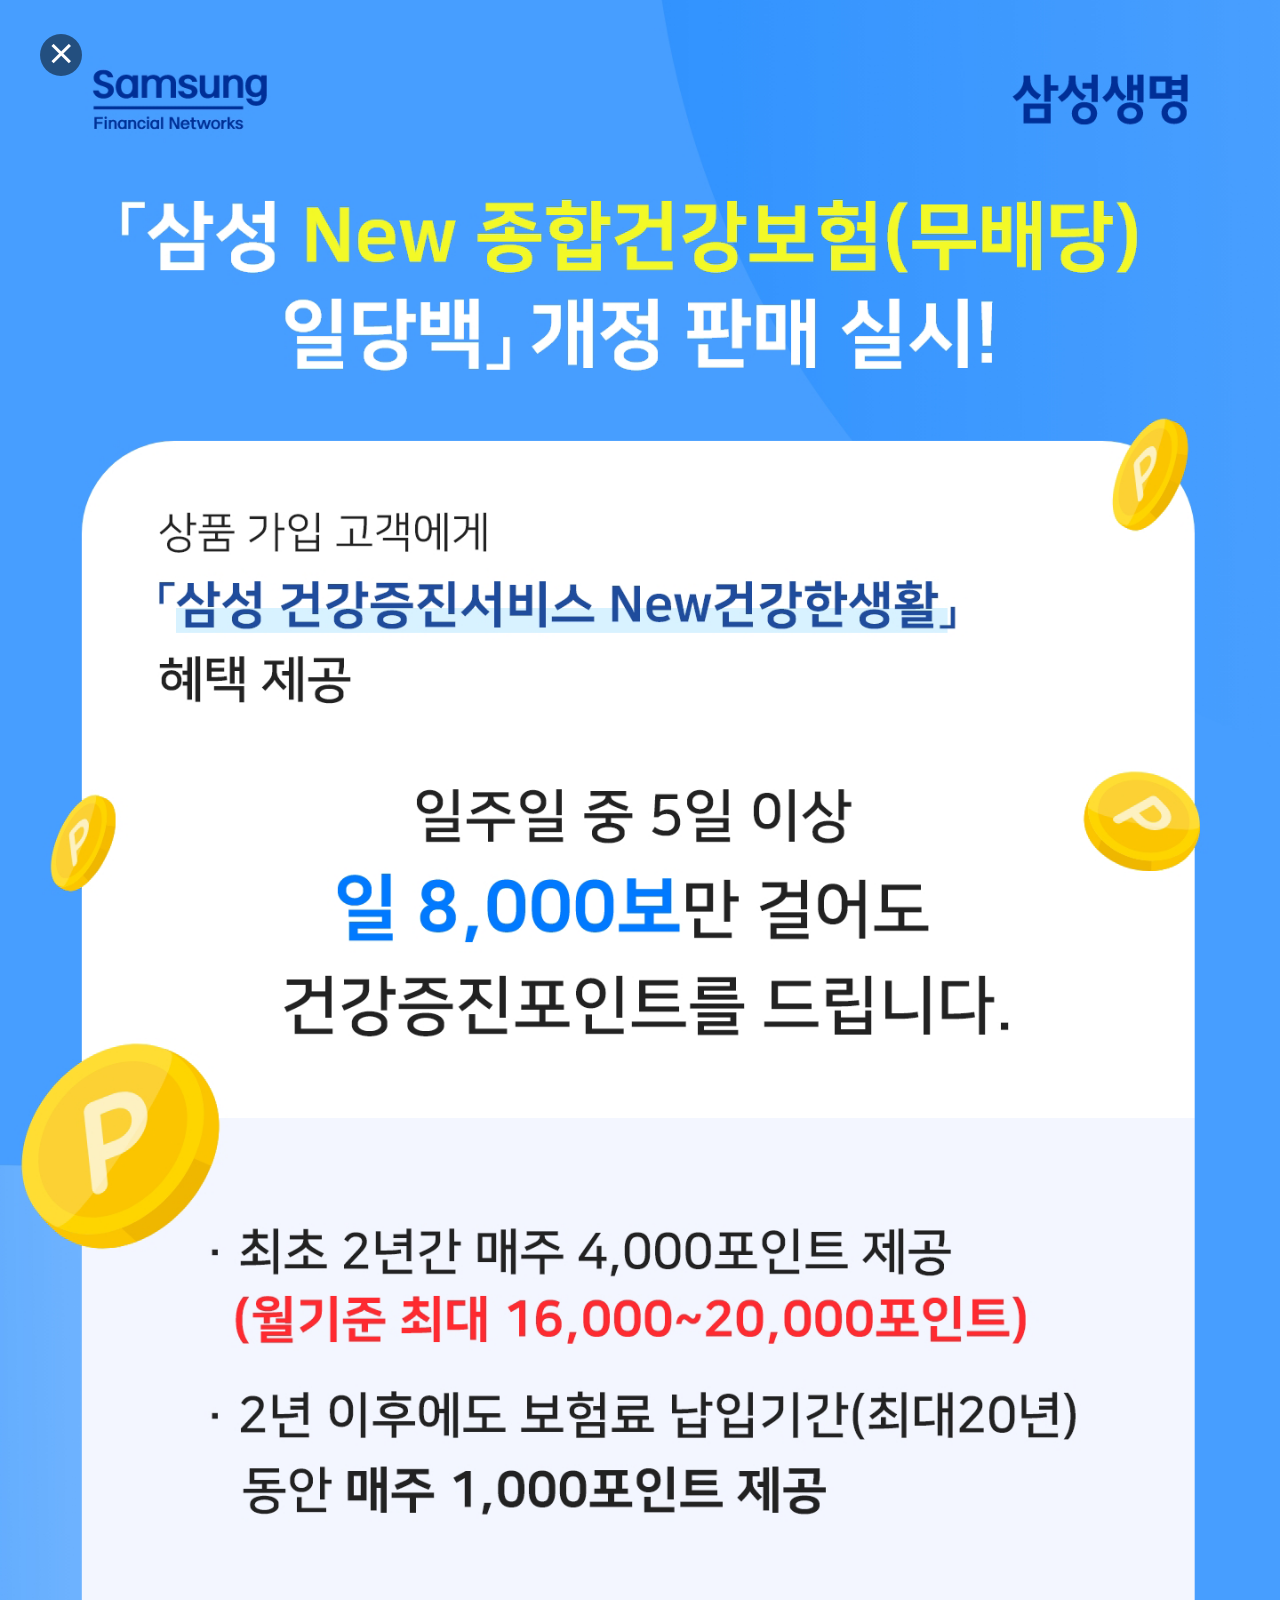
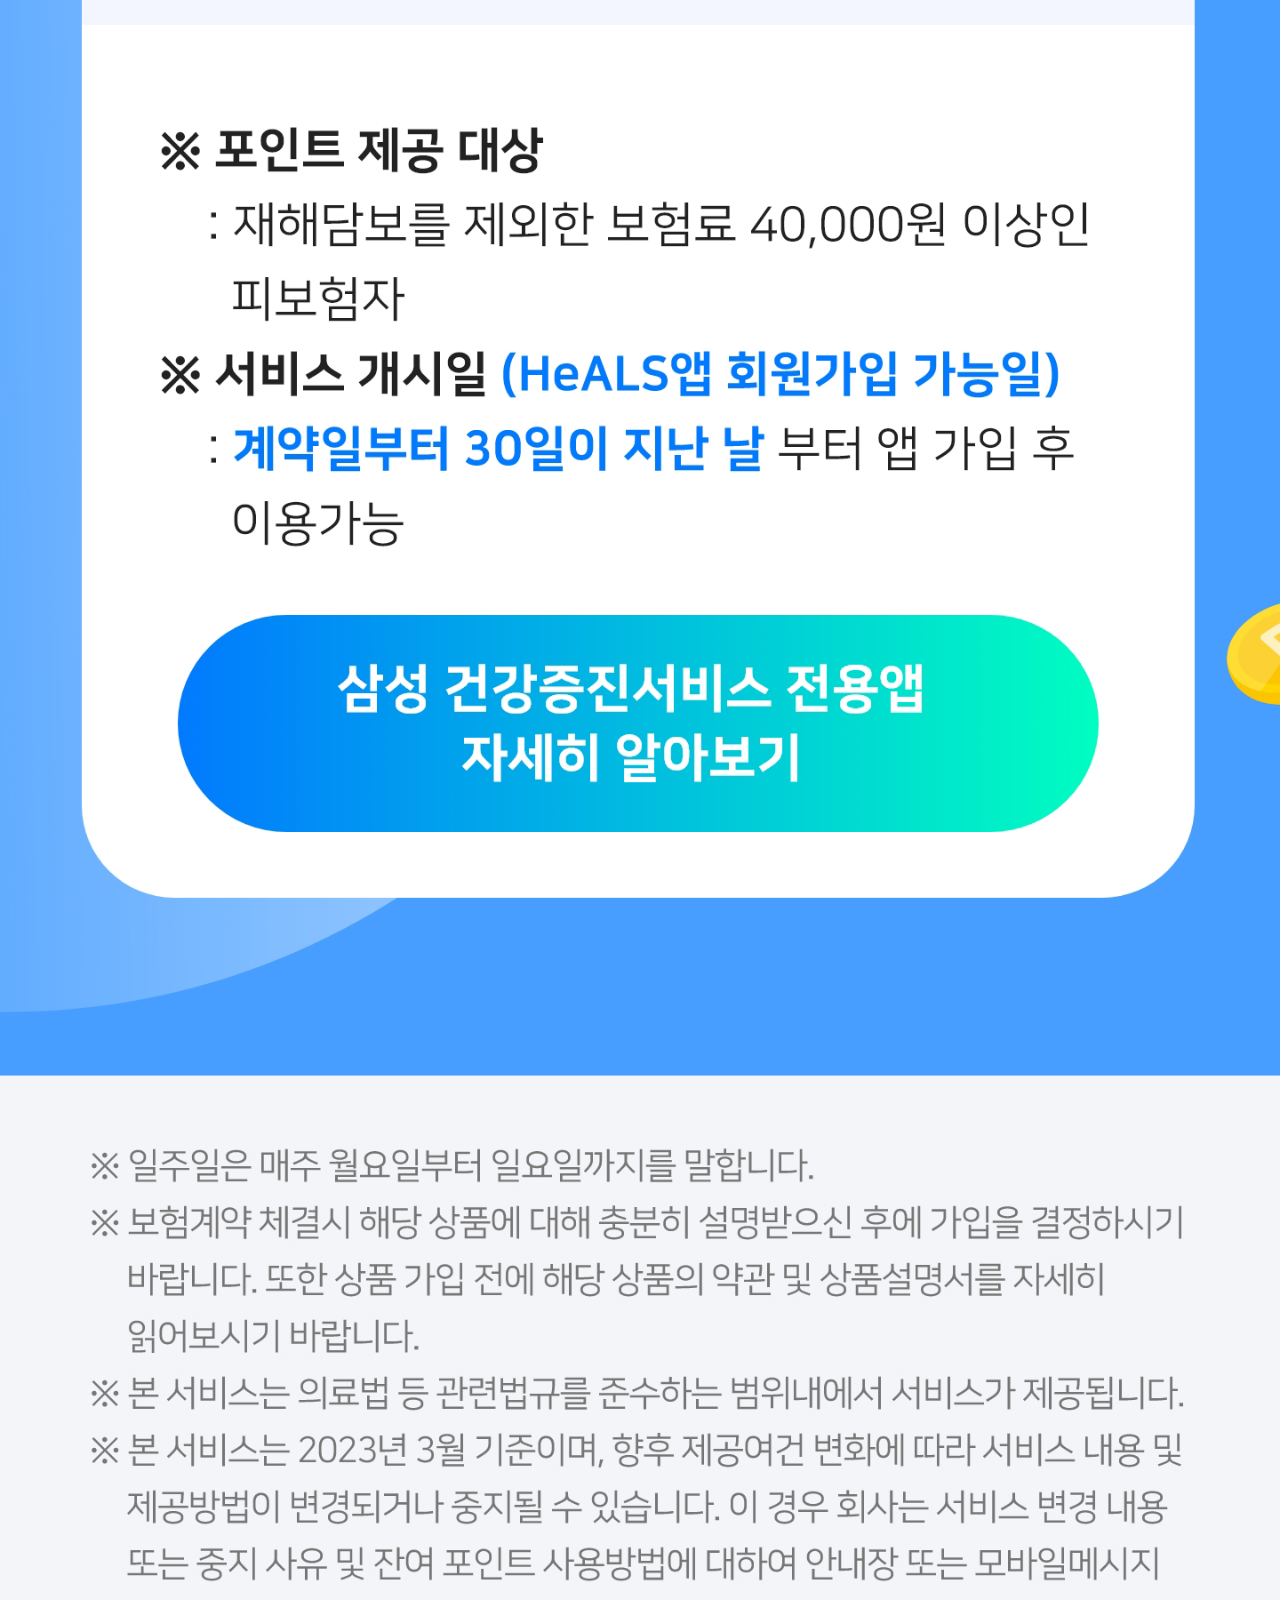
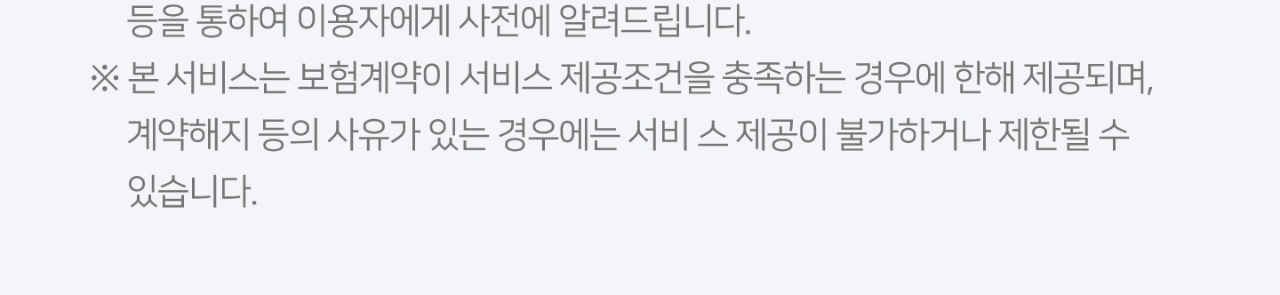
==== HeALS/guest/info/index.html @ 50534da2 "INIT" ====
<!DOCTYPE html>
<html lang="ko">
<head>
    <meta charset="UTF-8">
    <meta http-equiv="X-UA-Compatible" content="IE=edge">
    <meta name="viewport" content="width=device-width, initial-scale=1.0">
    <title>삼성생명 HeALS</title>

    <!-- Swiper LIB -->
    <link rel="stylesheet" href="./css/swiper.css">
    <script src="./js/swiper.js"></script>

    <link rel="stylesheet" href="./css/main.css">
    <script src="./js/jquery-1.11.0.min.js"></script>

    <script src="./js/index.js"></script>
</head>
<body>

<div class="wrapper">

    <section id="div-start" class="main-div">
        <a class="close-btn" href="#"><img src="./images/main-close.png"/></a>
        <img class="main-img" alt="삼성생명 HeALS" src="./images/main-img1.png"/>
        <a id="btn-show-slider" href="#"><img class="main-img" alt="삼성생명 HeALS" src="./images/main-img2.png"/></a>
        <img class="main-img" alt="삼성생명 HeALS" src="./images/main-img3.png"/>
    </section>

    <section id="div-slider">
        <header class="main-header">
            <button id="btn-slider-close" class="close"><img src="./images/main-close.png"/></button>
            <h1 id="header-h1">홈</h1>
            <button id="btn-slider-home" class="home"><img src="./images/top_btn_home.png"/></button>
        </header>

        <main class="swiper-container">
            <div class="swiper-wrapper">
                <div class="swiper-slide"><img alt="step 01" src="./images/step/step_01.png"/></div>
                <div class="swiper-slide"><img alt="step 02" src="./images/step/step_02.png"/></div>
                <div class="swiper-slide"><img alt="step 03" src="./images/step/step_03.png"/></div>
                <div class="swiper-slide"><img alt="step 04" src="./images/step/step_04.png"/></div>
                <div class="swiper-slide"><img alt="step 05" src="./images/step/step_05.png"/></div>
                <div class="swiper-slide"><img alt="step 06" src="./images/step/step_06.png"/></div>
                <div class="swiper-slide"><img alt="step 07" src="./images/step/step_07.png"/></div>
                <div class="swiper-slide"><img alt="step 08" src="./images/step/step_08.png"/></div>
                <div class="swiper-slide"><img alt="step 09" src="./images/step/step_09.png"/></div>
                <div class="swiper-slide"><img alt="step 10" src="./images/step/step_10.png"/></div>
            </div>
        </main>

        <footer class="main-footer">
            <ul class="navigator">
                <li><a class="btn-prev-page" href="#"><img class="off" alt="previous off" src="./images/menu/btn_prev.png"/><img class="on" alt="next on" src="./images/menu/btn_prev_on.png"/></a></li>
                <li><a class="btn-next-page on" href="#"><img class="off" alt="next off" src="./images/menu/btn_next.png"/><img class="on" alt="next on" src="./images/menu/btn_next_on.png"/></a></li>
            </ul>
            <ul class="menu">
                <li><button class="menu-1"><img class="off" alt="menu1 off" src="./images/menu/menu_1.png"/><img class="on" alt="menu1 on" src="./images/menu/menu_1_on.png"/></button></li>
                <li><button class="menu-2"><img class="off" alt="menu2 off" src="./images/menu/menu_2.png"/><img class="on" alt="menu1 on" src="./images/menu/menu_2_on.png"/></button></li>
                <li><button class="menu-3"><img class="off" alt="menu3 off" src="./images/menu/menu_3.png"/><img class="on" alt="menu1 on" src="./images/menu/menu_3_on.png"/></button></li>
                <li><button class="menu-4"><img class="off" alt="menu4 off" src="./images/menu/menu_4.png"/><img class="on" alt="menu1 on" src="./images/menu/menu_4_on.png"/></button></li>
                <li><button class="menu-5"><img class="off" alt="menu5 off" src="./images/menu/menu_5.png"/><img class="on" alt="menu1 on" src="./images/menu/menu_5_on.png"/></button></li>
            </ul>
        </footer>
    </section>

</div>

</body>
</html>
---- HeALS/guest/info/css/main.css ----
/** reset **/
html, head, body, div, p, img, a, h1, ul, ol, li, footer, header {
    margin: 0;
    padding: 0;
}
ul, ol, li {
    list-style: none;
}
a {
    line-height: 0;
}
button {
    border-width: 0;
    background: transparent;
    cursor: pointer;
}



.main-div {
    position: relative;
}

.main-div .close-btn {    
    position: absolute;
    display: block;
    top: 0;
    left: 0;
}

.main-div .close-btn img {    
    width: 122px;
}
@media (max-width: 500px) {
    .main-div .close-btn img {    
        width: 100px;
    }   
}
@media (max-width: 450px) {
    .main-div .close-btn img {    
        width: 80px;
    }   
}
@media (max-width: 400px) {
    .main-div .close-btn img {    
        width: 60px;
    }   
}

.main-img {
    display: block;
    width: 100%;
}


header.main-header {
    position: relative;
    width: 100%;
}

header.main-header h1 {
    display: block;
    width: 100%;   
    height: 110px; 
    line-height: 110px;
    font-size: 40px;
    text-align: center;

    box-shadow: 1px 5px 5px 0px rgba(0,0,0,0.8);
}
header.main-header button.close {
    position: absolute;
    left: 0;
    top: 0;
}
header.main-header button.home {
    position: absolute;
    right: 0;
    top: 0;
}
header.main-header button img {
    display: block;
    height: 110px;
}

@media (max-width: 500px) {
    header.main-header h1 {
        height: 90px;
        line-height: 90px;
        font-size: 30px;
    }
    header.main-header button img {
        height: 90px;
    }
}
@media (max-width: 450px) {
    header.main-header h1 {
        height: 80px;
        line-height: 80px;
        font-size: 25px;
    }
    header.main-header button img {
        height: 80px;
    }
}
@media (max-width: 400px) {
    header.main-header h1 {
        height: 60px;
        line-height: 60px;
        font-size: 20px;
    }
    header.main-header button img {
        height: 60px;
    }
}


.swiper-slide img {
    width: 100%;
    display: block;
}

footer.main-footer {
    position: fixed;
    left: 0;
    right: 0;
    bottom: 0;
    z-index: 10001;
    background: #fff;
}

footer.main-footer ul.navigator {
    display: flex;
}
footer.main-footer ul.navigator > li {
    flex: 1;
}
footer.main-footer ul.navigator > li a {
    display: block;
    width: 100%;
}

footer.main-footer ul.navigator > li a img.off {
    display: block;
}
footer.main-footer ul.navigator > li a img.on {
    display: none;
}
footer.main-footer ul.navigator > li a.on img.off {
    display: none;
}
footer.main-footer ul.navigator > li a.on img.on {
    display: block;
}

footer.main-footer ul.navigator > li img {
    width: 100%;
}

footer.main-footer ul.menu {
    display: flex;
}
footer.main-footer ul.menu > li {
    flex: 1;
}
footer.main-footer ul.menu > li button {
    display: block;
    width: 100%;
}
footer.main-footer ul.menu > li img {
    display: block;
    width: 100%;
}

footer.main-footer ul.menu > li button img.off {
    display: block;
}
footer.main-footer ul.menu > li button img.on {
    display: none;
}
footer.main-footer ul.menu > li button.on img.off {
    display: none;
}
footer.main-footer ul.menu > li button.on img.on {
    display: block;
}

main.swiper-container {
    margin-bottom: 100px;
}
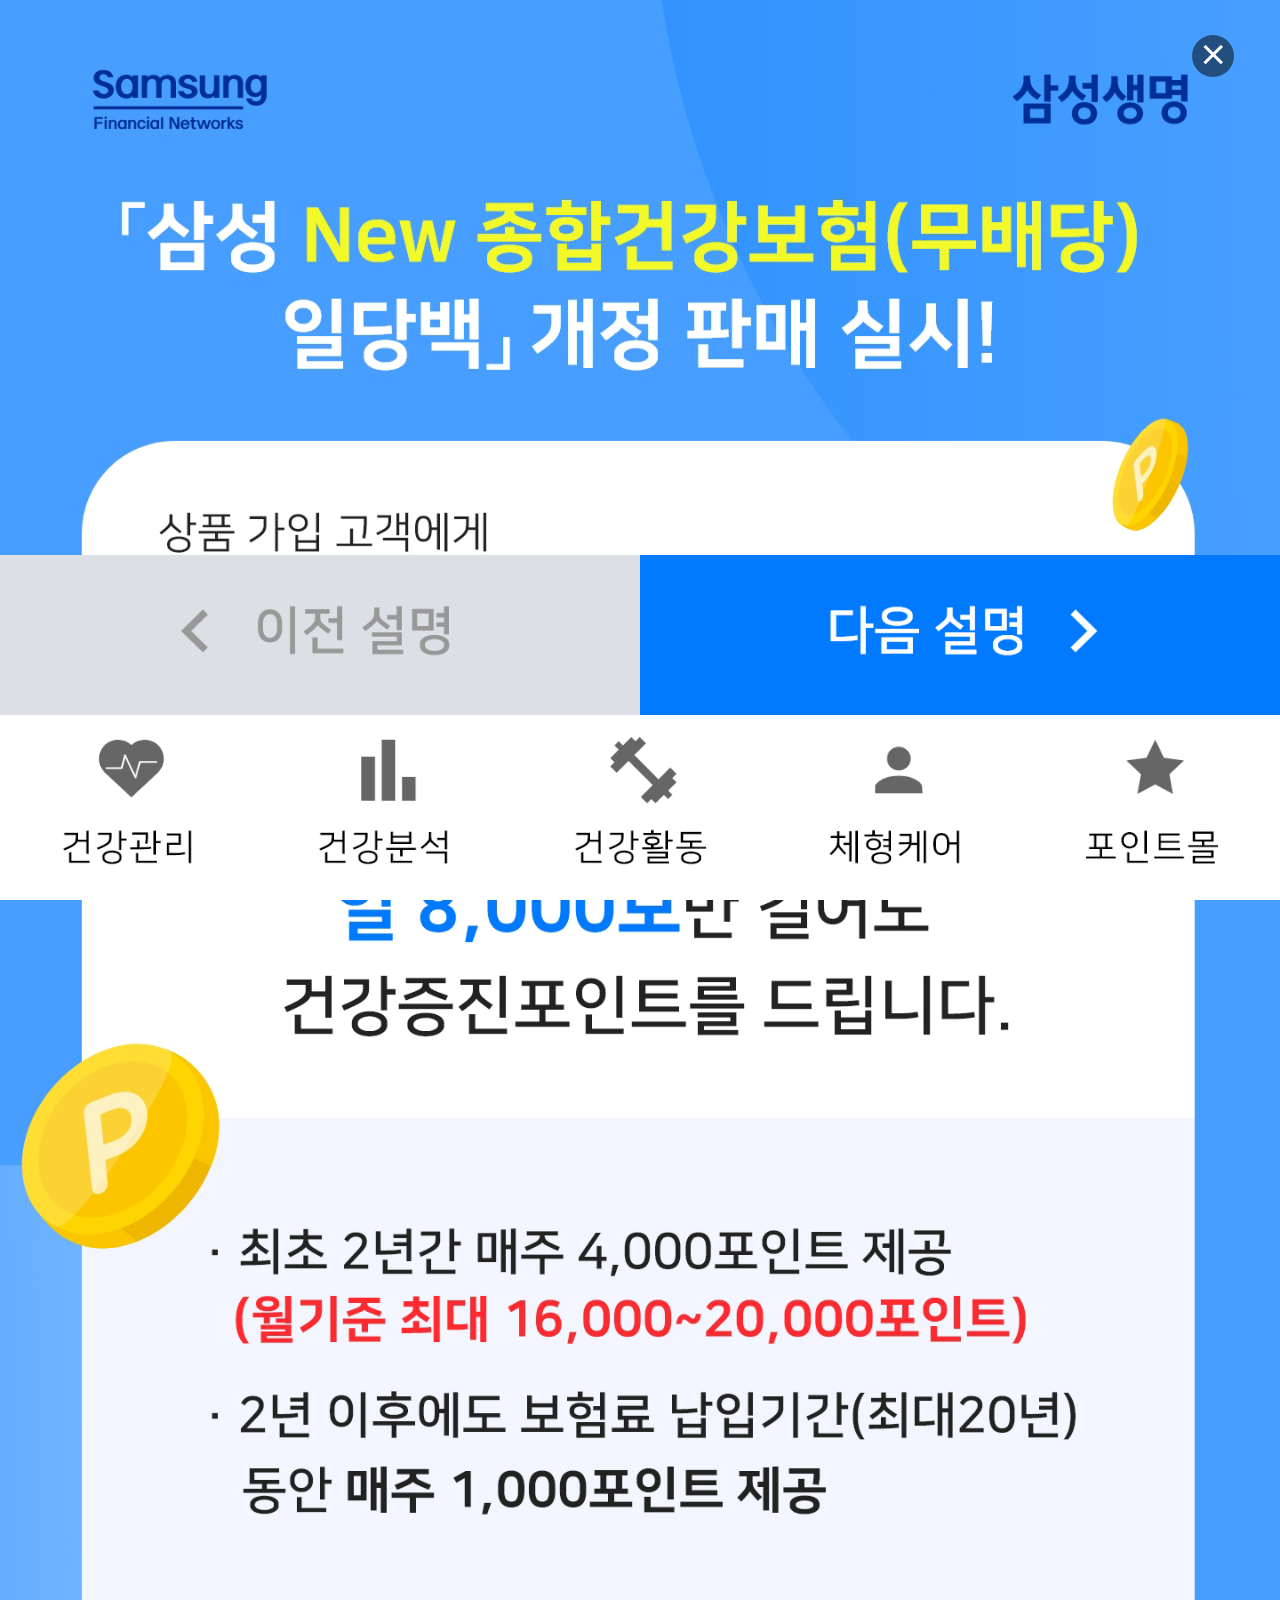
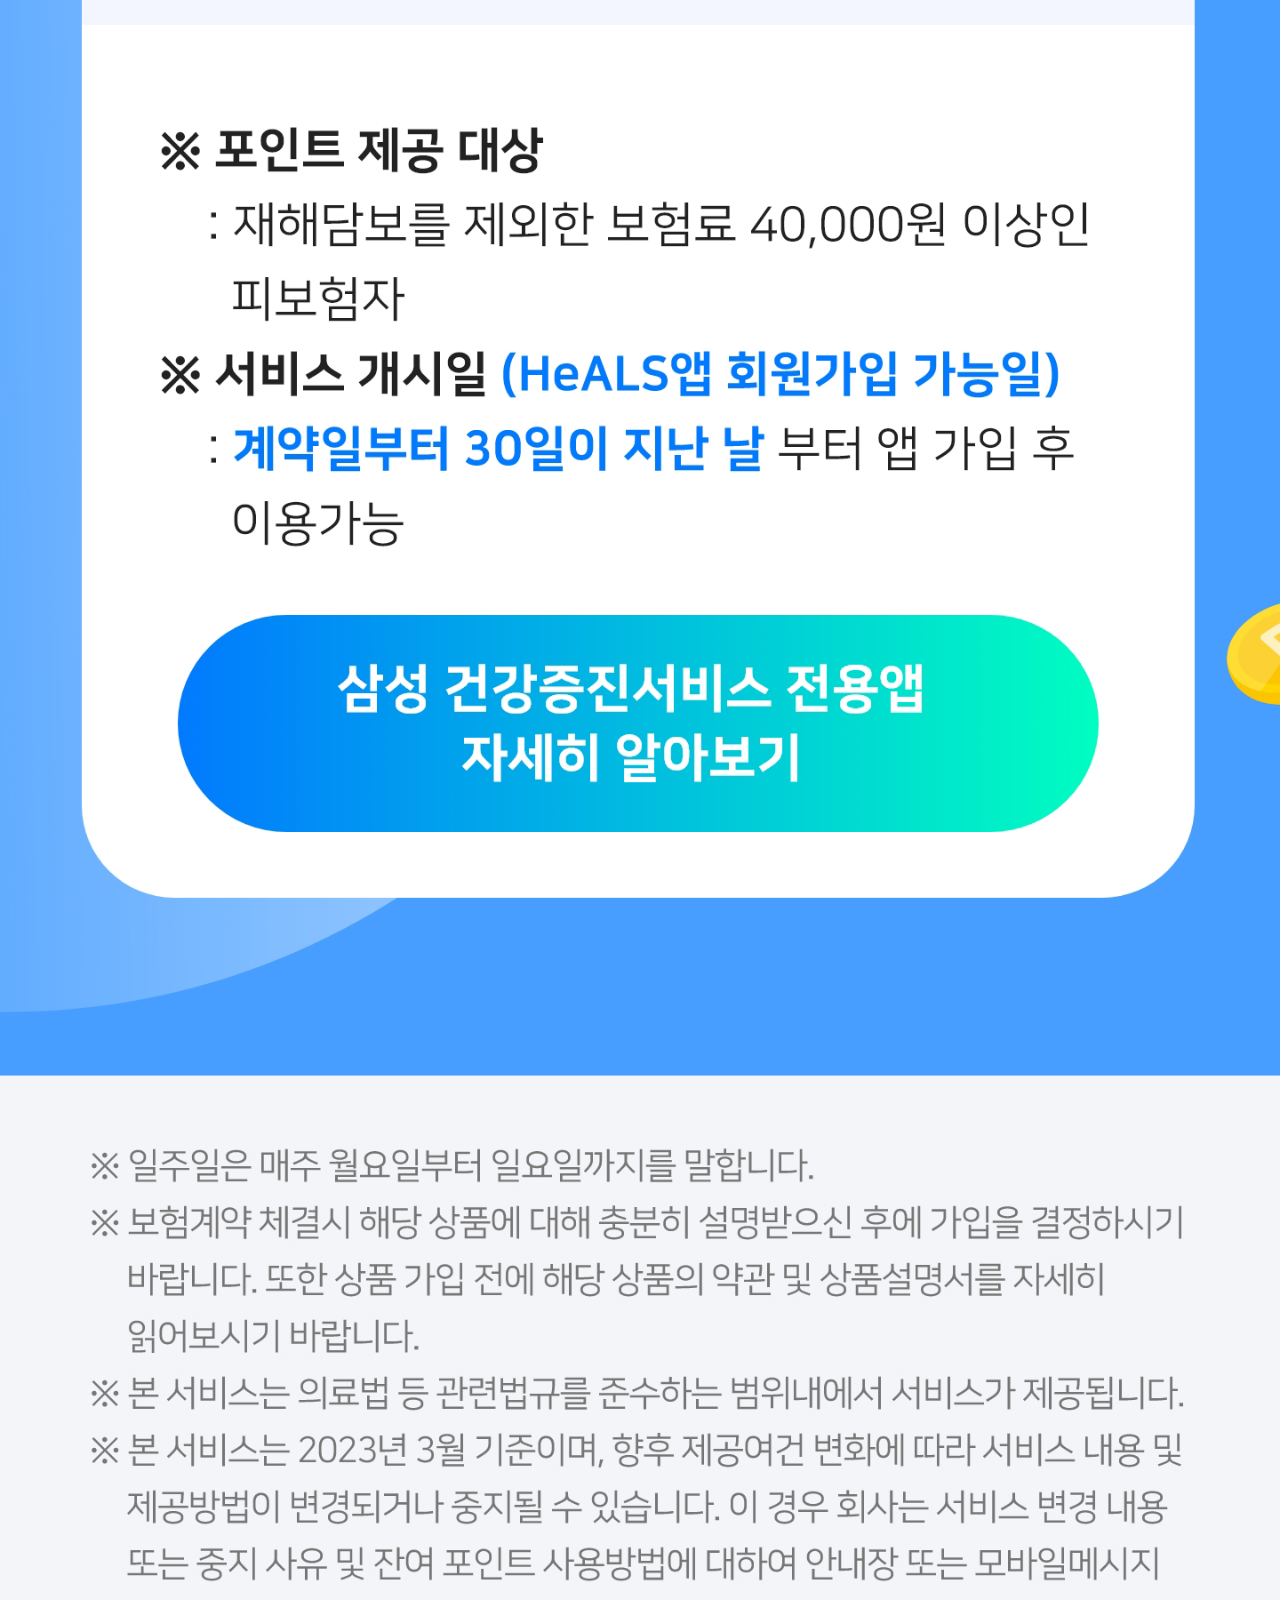
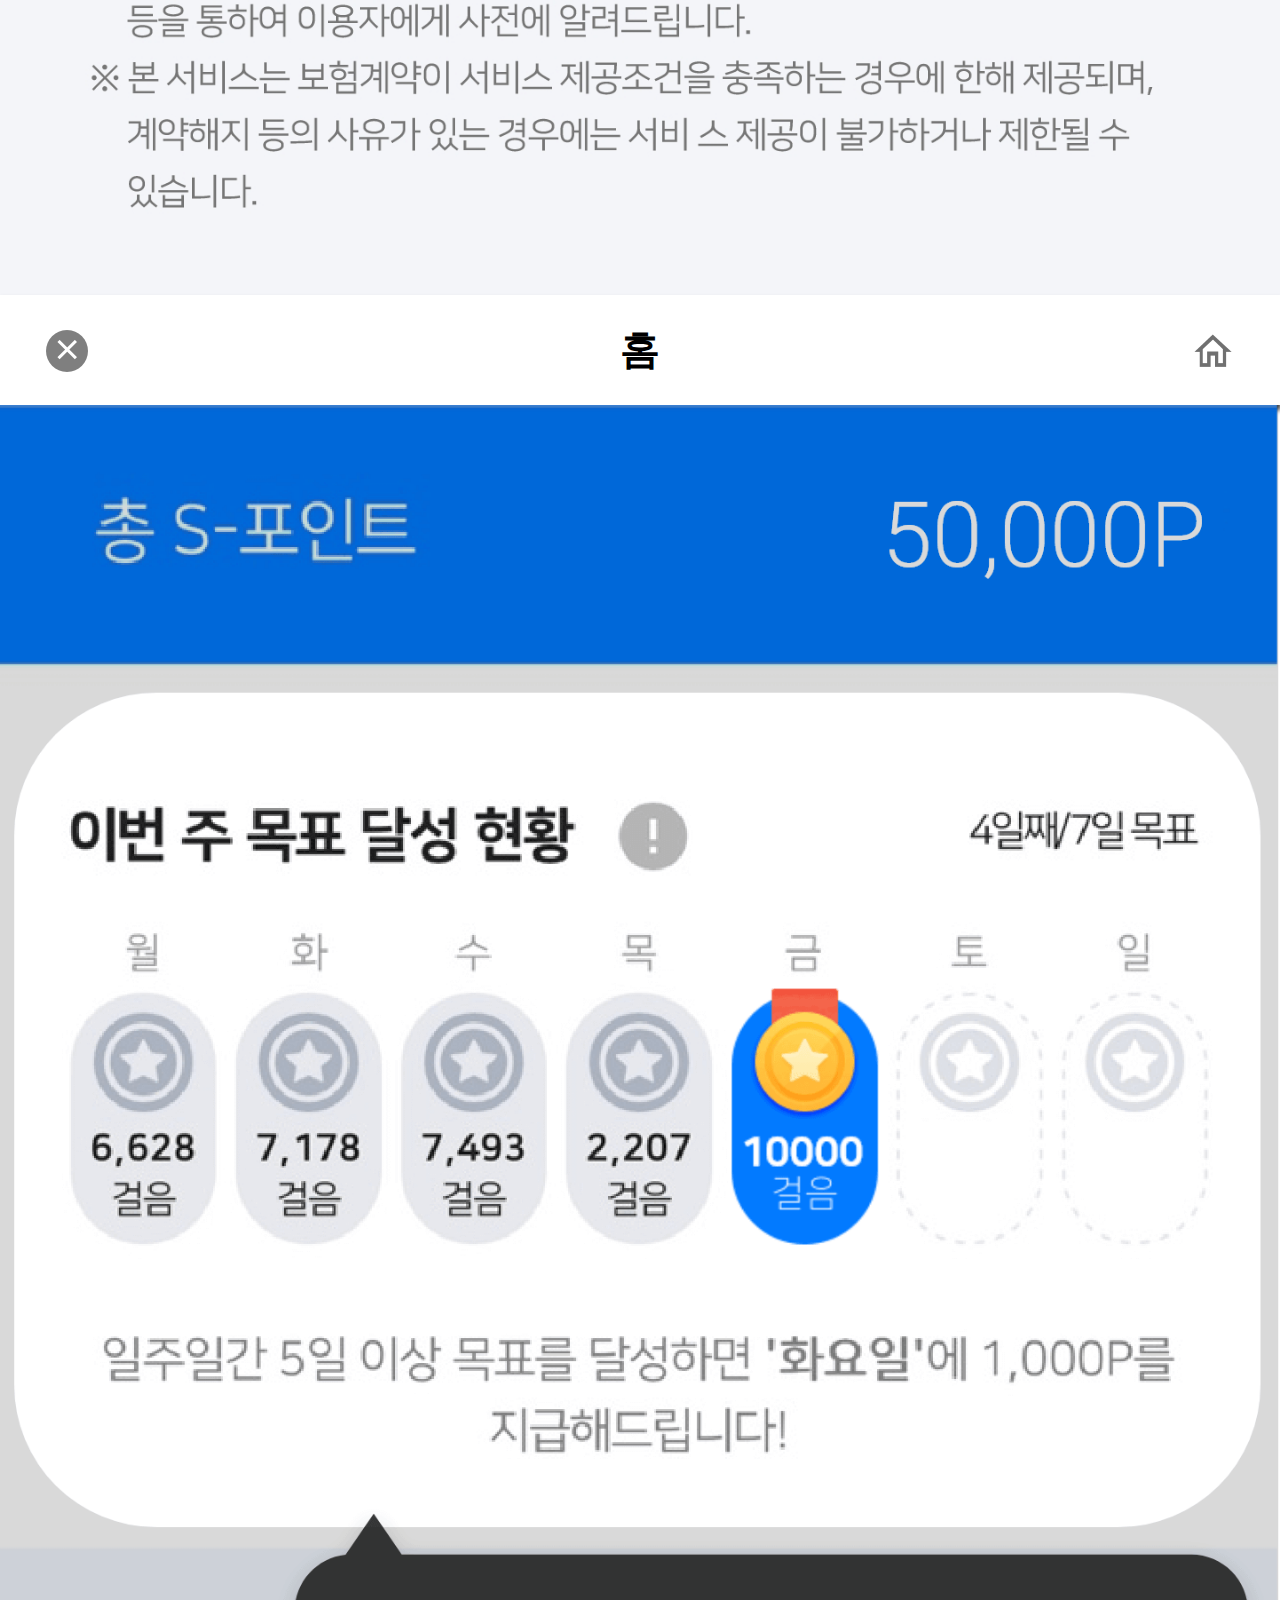
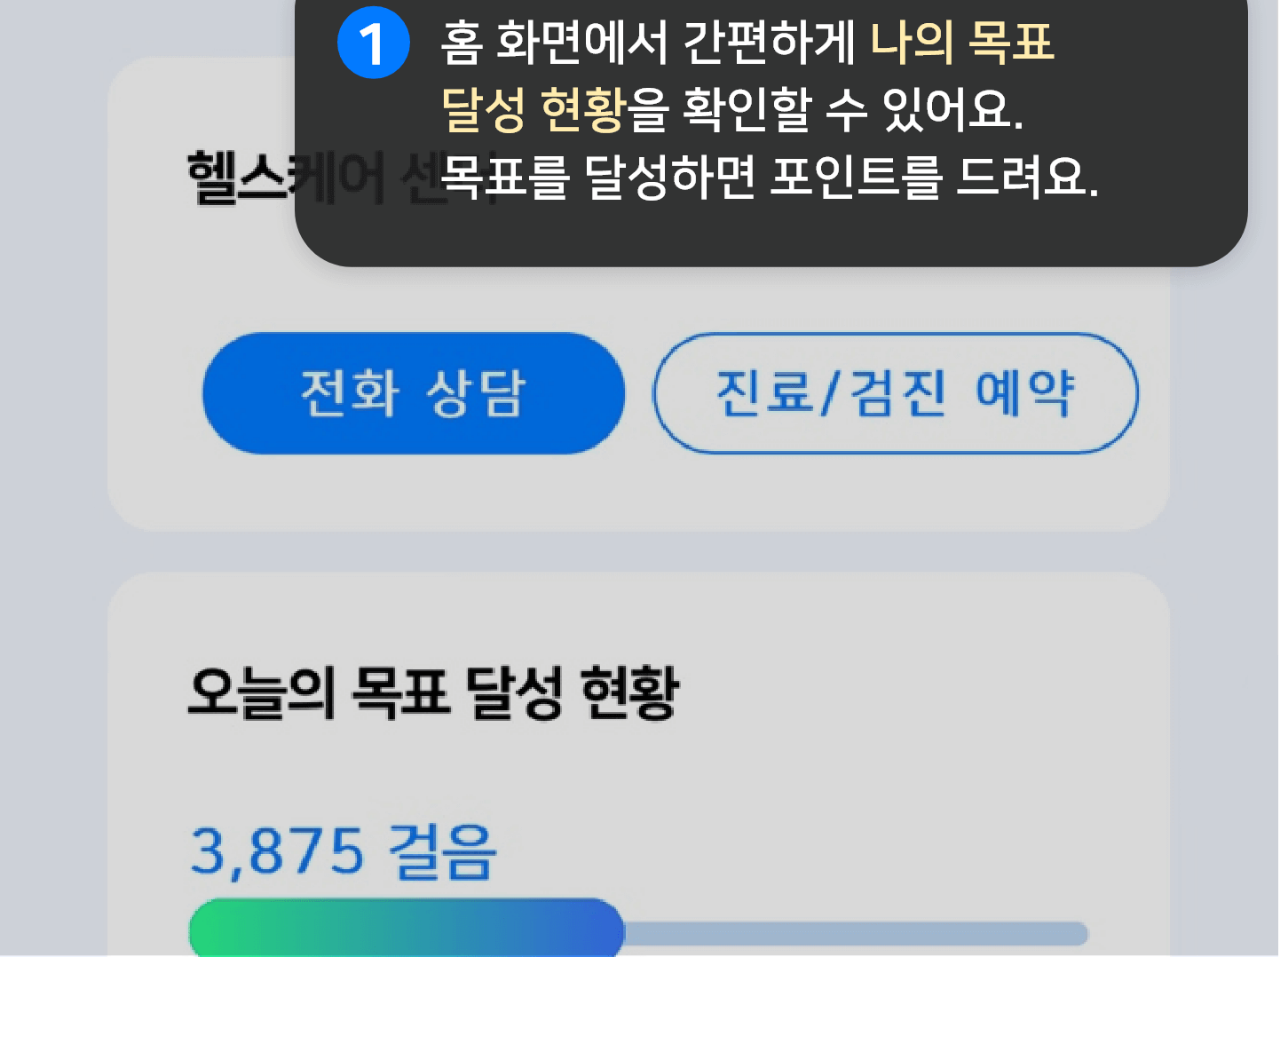
==== commit a4142707: "INIT" ====
--- a/HeALS/guest/info/index.html
+++ b/HeALS/guest/info/index.html
@@ -7,58 +7,58 @@
     <title>삼성생명 HeALS</title>
 
     <!-- Swiper LIB -->
-    <link rel="stylesheet" href="./css/swiper.css">
-    <script src="./js/swiper.js"></script>
+    <link rel="stylesheet" href="../../css/swiper.css">
+    <script src="../../js/swiper.js"></script>
 
-    <link rel="stylesheet" href="./css/main.css">
-    <script src="./js/jquery-1.11.0.min.js"></script>
+    <link rel="stylesheet" href="../../css/main.css">
+    <script src="../../js/jquery-1.11.0.min.js"></script>
 
-    <script src="./js/index.js"></script>
+    <script src="../../jsx.js"></script>
 </head>
 <body>
 
 <div class="wrapper">
 
     <section id="div-start" class="main-div">
-        <a class="close-btn" href="#"><img src="./images/main-close.png"/></a>
-        <img class="main-img" alt="삼성생명 HeALS" src="./images/main-img1.png"/>
-        <a id="btn-show-slider" href="#"><img class="main-img" alt="삼성생명 HeALS" src="./images/main-img2.png"/></a>
-        <img class="main-img" alt="삼성생명 HeALS" src="./images/main-img3.png"/>
+        <button id="start-close-button" class="close-btn"><img src="../../images/main-close.png"/></button>
+        <img class="main-img" alt="삼성생명 HeALS" src="../../images/main-img1.png"/>
+        <a id="btn-show-slider" href="#"><img class="main-img" alt="삼성생명 HeALS" src="../../images/main-img2.png"/></a>
+        <img class="main-img" alt="삼성생명 HeALS" src="../../images/main-img3.png"/>
     </section>
 
     <section id="div-slider">
         <header class="main-header">
-            <button id="btn-slider-close" class="close"><img src="./images/main-close.png"/></button>
+            <button id="btn-slider-close" class="close"><img src="../../images/main-close.png"/></button>
             <h1 id="header-h1">홈</h1>
-            <button id="btn-slider-home" class="home"><img src="./images/top_btn_home.png"/></button>
+            <button id="btn-slider-home" class="home"><img src="../../images/top_btn_home.png"/></button>
         </header>
 
         <main class="swiper-container">
             <div class="swiper-wrapper">
-                <div class="swiper-slide"><img alt="step 01" src="./images/step/step_01.png"/></div>
-                <div class="swiper-slide"><img alt="step 02" src="./images/step/step_02.png"/></div>
-                <div class="swiper-slide"><img alt="step 03" src="./images/step/step_03.png"/></div>
-                <div class="swiper-slide"><img alt="step 04" src="./images/step/step_04.png"/></div>
-                <div class="swiper-slide"><img alt="step 05" src="./images/step/step_05.png"/></div>
-                <div class="swiper-slide"><img alt="step 06" src="./images/step/step_06.png"/></div>
-                <div class="swiper-slide"><img alt="step 07" src="./images/step/step_07.png"/></div>
-                <div class="swiper-slide"><img alt="step 08" src="./images/step/step_08.png"/></div>
-                <div class="swiper-slide"><img alt="step 09" src="./images/step/step_09.png"/></div>
-                <div class="swiper-slide"><img alt="step 10" src="./images/step/step_10.png"/></div>
+                <div class="swiper-slide"><img alt="step 01" src="../../images/step/step_01.png"/></div>
+                <div class="swiper-slide"><img alt="step 02" src="../../images/step/step_02.png"/></div>
+                <div class="swiper-slide"><img alt="step 03" src="../../images/step/step_03.png"/></div>
+                <div class="swiper-slide"><img alt="step 04" src="../../images/step/step_04.png"/></div>
+                <div class="swiper-slide"><img alt="step 05" src="../../images/step/step_05.png"/></div>
+                <div class="swiper-slide"><img alt="step 06" src="../../images/step/step_06.png"/></div>
+                <div class="swiper-slide"><img alt="step 07" src="../../images/step/step_07.png"/></div>
+                <div class="swiper-slide"><img alt="step 08" src="../../images/step/step_08.png"/></div>
+                <div class="swiper-slide"><img alt="step 09" src="../../images/step/step_09.png"/></div>
+                <div class="swiper-slide"><img alt="step 10" src="../../images/step/step_10.png"/></div>
             </div>
         </main>
 
         <footer class="main-footer">
             <ul class="navigator">
-                <li><a class="btn-prev-page" href="#"><img class="off" alt="previous off" src="./images/menu/btn_prev.png"/><img class="on" alt="next on" src="./images/menu/btn_prev_on.png"/></a></li>
-                <li><a class="btn-next-page on" href="#"><img class="off" alt="next off" src="./images/menu/btn_next.png"/><img class="on" alt="next on" src="./images/menu/btn_next_on.png"/></a></li>
+                <li><a class="btn-prev-page" href="#"><img class="off" alt="previous off" src="../../images/menu/btn_prev.png"/><img class="on" alt="next on" src="../../images/menu/btn_prev_on.png"/></a></li>
+                <li><a class="btn-next-page on" href="#"><img class="off" alt="next off" src="../../images/menu/btn_next.png"/><img class="on" alt="next on" src="../../images/menu/btn_next_on.png"/></a></li>
             </ul>
             <ul class="menu">
-                <li><button class="menu-1"><img class="off" alt="menu1 off" src="./images/menu/menu_1.png"/><img class="on" alt="menu1 on" src="./images/menu/menu_1_on.png"/></button></li>
-                <li><button class="menu-2"><img class="off" alt="menu2 off" src="./images/menu/menu_2.png"/><img class="on" alt="menu1 on" src="./images/menu/menu_2_on.png"/></button></li>
-                <li><button class="menu-3"><img class="off" alt="menu3 off" src="./images/menu/menu_3.png"/><img class="on" alt="menu1 on" src="./images/menu/menu_3_on.png"/></button></li>
-                <li><button class="menu-4"><img class="off" alt="menu4 off" src="./images/menu/menu_4.png"/><img class="on" alt="menu1 on" src="./images/menu/menu_4_on.png"/></button></li>
-                <li><button class="menu-5"><img class="off" alt="menu5 off" src="./images/menu/menu_5.png"/><img class="on" alt="menu1 on" src="./images/menu/menu_5_on.png"/></button></li>
+                <li><button class="menu-1"><img class="off" alt="menu1 off" src="../../images/menu/menu_1.png"/><img class="on" alt="menu1 on" src="../../images/menu/menu_1_on.png"/></button></li>
+                <li><button class="menu-2"><img class="off" alt="menu2 off" src="../../images/menu/menu_2.png"/><img class="on" alt="menu1 on" src="../../images/menu/menu_2_on.png"/></button></li>
+                <li><button class="menu-3"><img class="off" alt="menu3 off" src="../../images/menu/menu_3.png"/><img class="on" alt="menu1 on" src="../../images/menu/menu_3_on.png"/></button></li>
+                <li><button class="menu-4"><img class="off" alt="menu4 off" src="../../images/menu/menu_4.png"/><img class="on" alt="menu1 on" src="../../images/menu/menu_4_on.png"/></button></li>
+                <li><button class="menu-5"><img class="off" alt="menu5 off" src="../../images/menu/menu_5.png"/><img class="on" alt="menu1 on" src="../../images/menu/menu_5_on.png"/></button></li>
             </ul>
         </footer>
     </section>
--- a/HeALS/css/main.css
+++ b/HeALS/css/main.css
@@ -0,0 +1,192 @@
+/** reset **/
+html, head, body, div, p, img, a, h1, ul, ol, li, footer, header {
+    margin: 0;
+    padding: 0;
+}
+ul, ol, li {
+    list-style: none;
+}
+a {
+    line-height: 0;
+}
+button {
+    border-width: 0;
+    background: transparent;
+    cursor: pointer;
+}
+
+
+
+.main-div {
+    position: relative;
+}
+
+.main-div .close-btn {    
+    position: absolute;
+    display: block;
+    top: 0;
+    right: 0;
+}
+
+.main-div .close-btn img {    
+    width: 122px;
+}
+@media (max-width: 500px) {
+    .main-div .close-btn img {    
+        width: 100px;
+    }   
+}
+@media (max-width: 450px) {
+    .main-div .close-btn img {    
+        width: 80px;
+    }   
+}
+@media (max-width: 400px) {
+    .main-div .close-btn img {    
+        width: 60px;
+    }   
+}
+
+.main-img {
+    display: block;
+    width: 100%;
+}
+
+
+header.main-header {
+    position: relative;
+    width: 100%;
+}
+
+header.main-header h1 {
+    display: block;
+    width: 100%;   
+    height: 110px; 
+    line-height: 110px;
+    font-size: 40px;
+    text-align: center;
+
+    box-shadow: 1px 5px 5px 0px rgba(0,0,0,0.8);
+}
+header.main-header button.close {
+    position: absolute;
+    left: 0;
+    top: 0;
+}
+header.main-header button.home {
+    position: absolute;
+    right: 0;
+    top: 0;
+}
+header.main-header button img {
+    display: block;
+    height: 110px;
+}
+
+@media (max-width: 500px) {
+    header.main-header h1 {
+        height: 90px;
+        line-height: 90px;
+        font-size: 30px;
+    }
+    header.main-header button img {
+        height: 90px;
+    }
+}
+@media (max-width: 450px) {
+    header.main-header h1 {
+        height: 80px;
+        line-height: 80px;
+        font-size: 25px;
+    }
+    header.main-header button img {
+        height: 80px;
+    }
+}
+@media (max-width: 400px) {
+    header.main-header h1 {
+        height: 60px;
+        line-height: 60px;
+        font-size: 20px;
+    }
+    header.main-header button img {
+        height: 60px;
+    }
+}
+
+
+.swiper-slide img {
+    width: 100%;
+    display: block;
+}
+
+footer.main-footer {
+    position: fixed;
+    left: 0;
+    right: 0;
+    bottom: 0;
+    z-index: 10001;
+    background: #fff;
+}
+
+footer.main-footer ul.navigator {
+    display: flex;
+}
+footer.main-footer ul.navigator > li {
+    flex: 1;
+}
+footer.main-footer ul.navigator > li a {
+    display: block;
+    width: 100%;
+}
+
+footer.main-footer ul.navigator > li a img.off {
+    display: block;
+}
+footer.main-footer ul.navigator > li a img.on {
+    display: none;
+}
+footer.main-footer ul.navigator > li a.on img.off {
+    display: none;
+}
+footer.main-footer ul.navigator > li a.on img.on {
+    display: block;
+}
+
+footer.main-footer ul.navigator > li img {
+    width: 100%;
+}
+
+footer.main-footer ul.menu {
+    display: flex;
+}
+footer.main-footer ul.menu > li {
+    flex: 1;
+}
+footer.main-footer ul.menu > li button {
+    display: block;
+    width: 100%;
+}
+footer.main-footer ul.menu > li img {
+    display: block;
+    width: 100%;
+}
+
+footer.main-footer ul.menu > li button img.off {
+    display: block;
+}
+footer.main-footer ul.menu > li button img.on {
+    display: none;
+}
+footer.main-footer ul.menu > li button.on img.off {
+    display: none;
+}
+footer.main-footer ul.menu > li button.on img.on {
+    display: block;
+}
+
+main.swiper-container {
+    margin-bottom: 100px;
+}
+
+
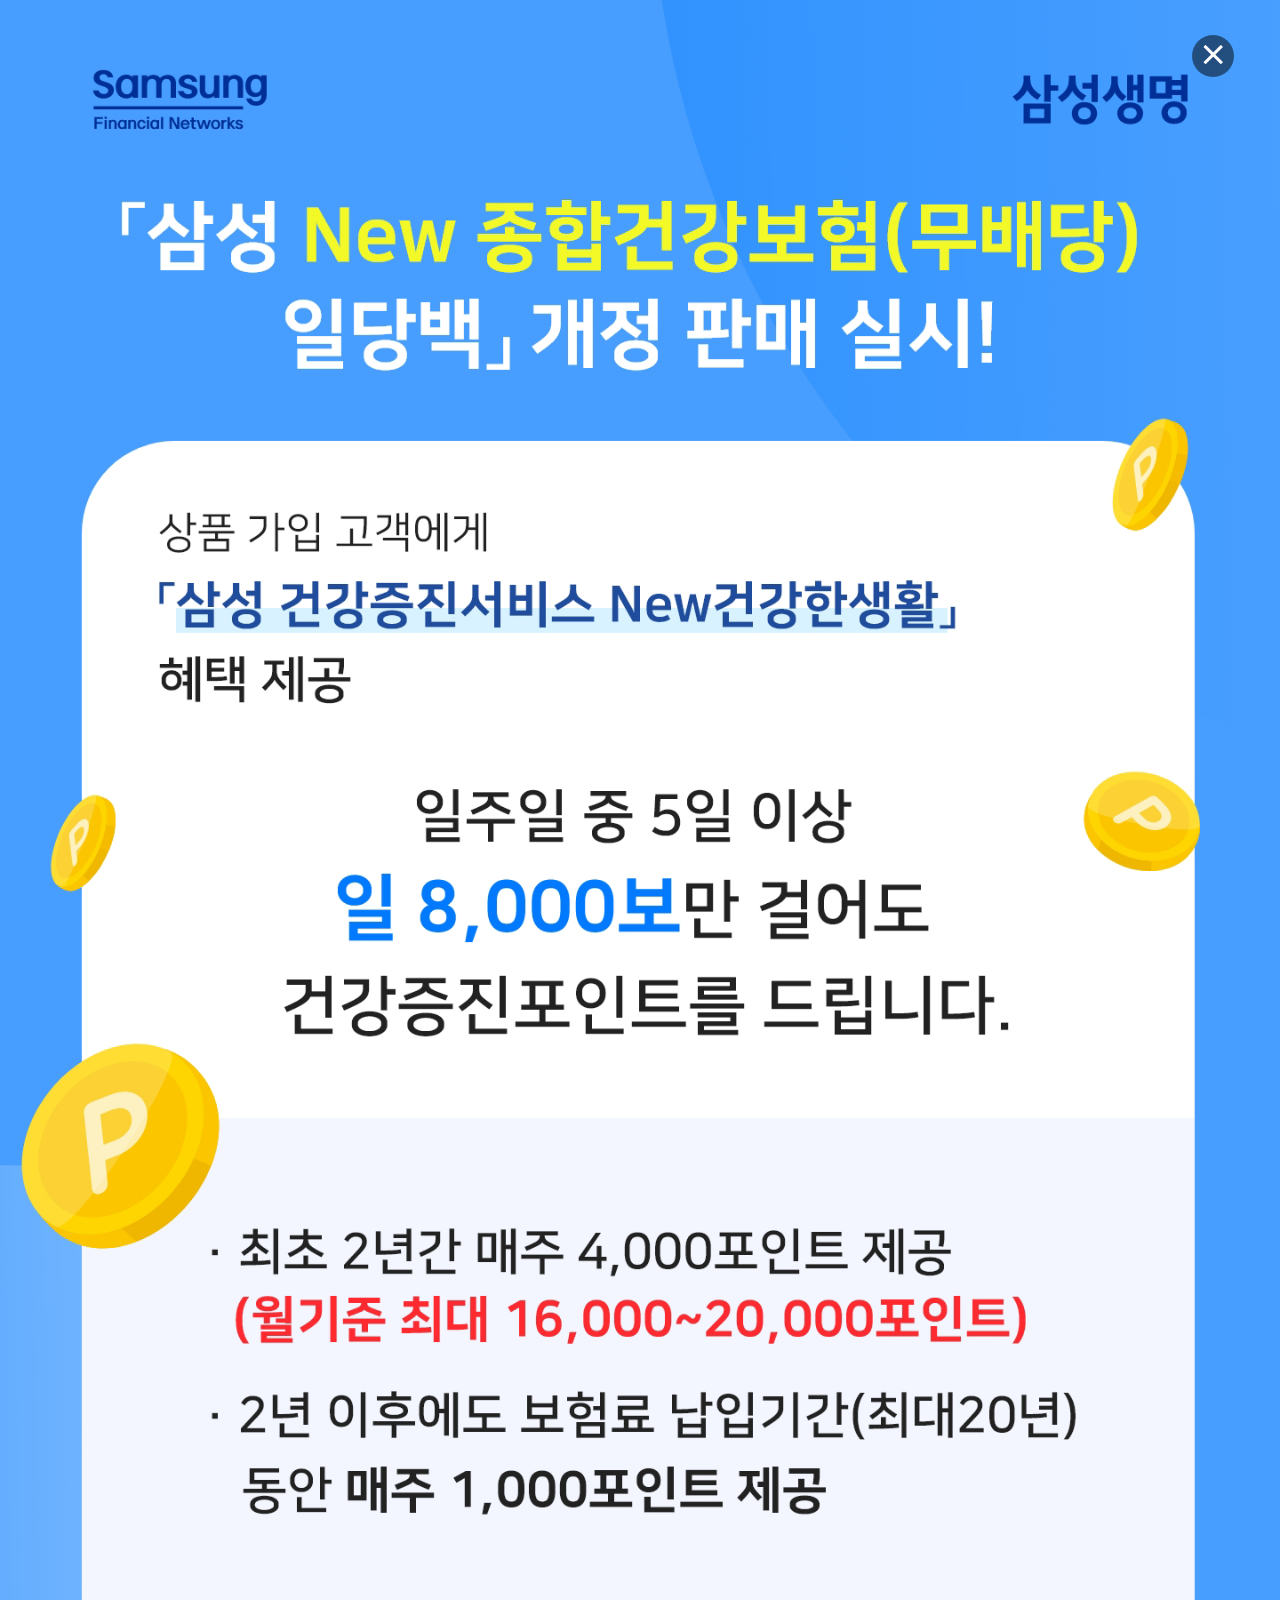
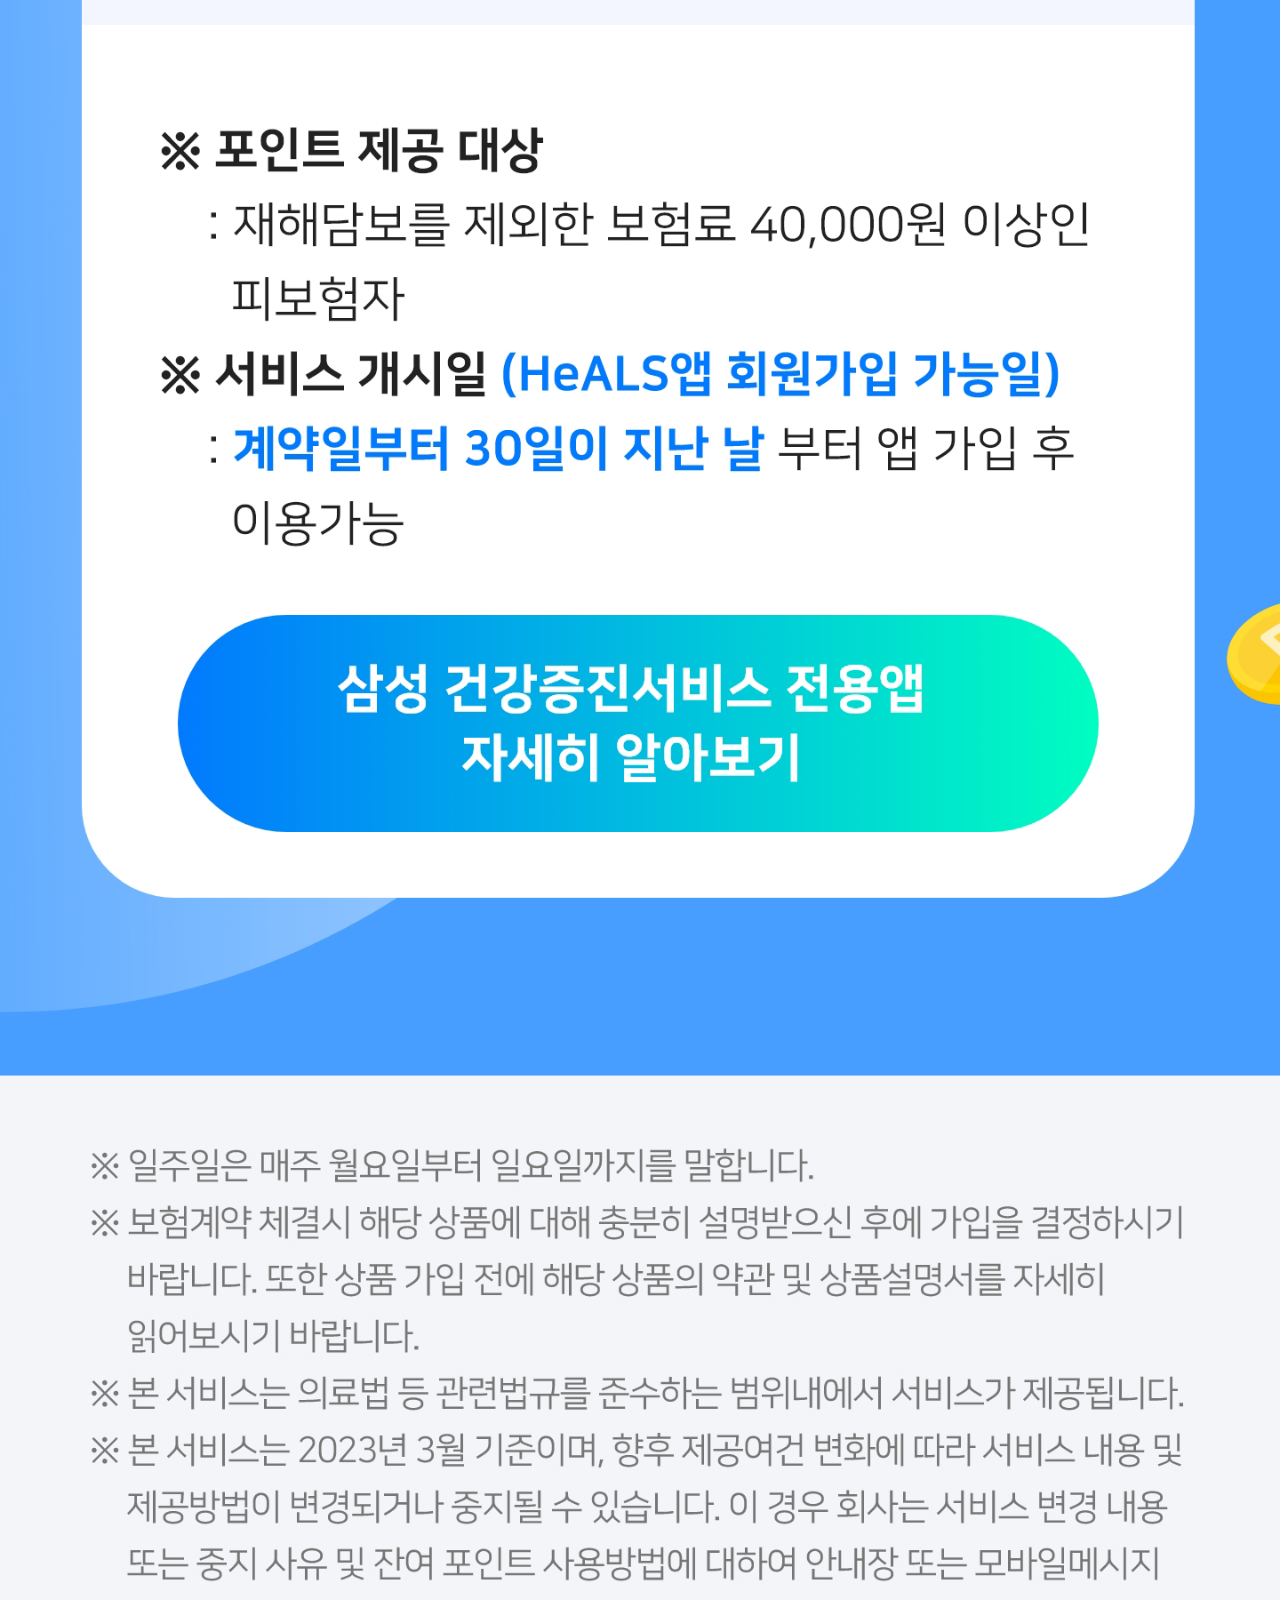
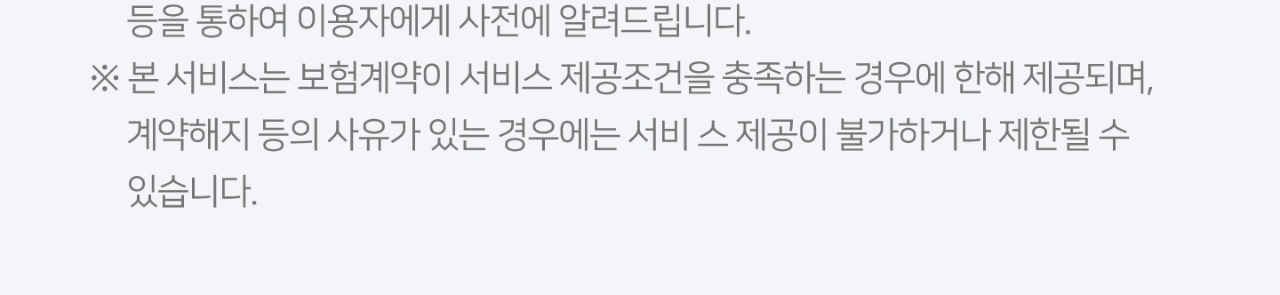
==== commit 1066b8cd: "INIT" ====
--- a/HeALS/guest/info/index.html
+++ b/HeALS/guest/info/index.html
@@ -13,7 +13,7 @@
     <link rel="stylesheet" href="../../css/main.css">
     <script src="../../js/jquery-1.11.0.min.js"></script>
 
-    <script src="../../jsx.js"></script>
+    <script src="../../js/index.js"></script>
 </head>
 <body>
 
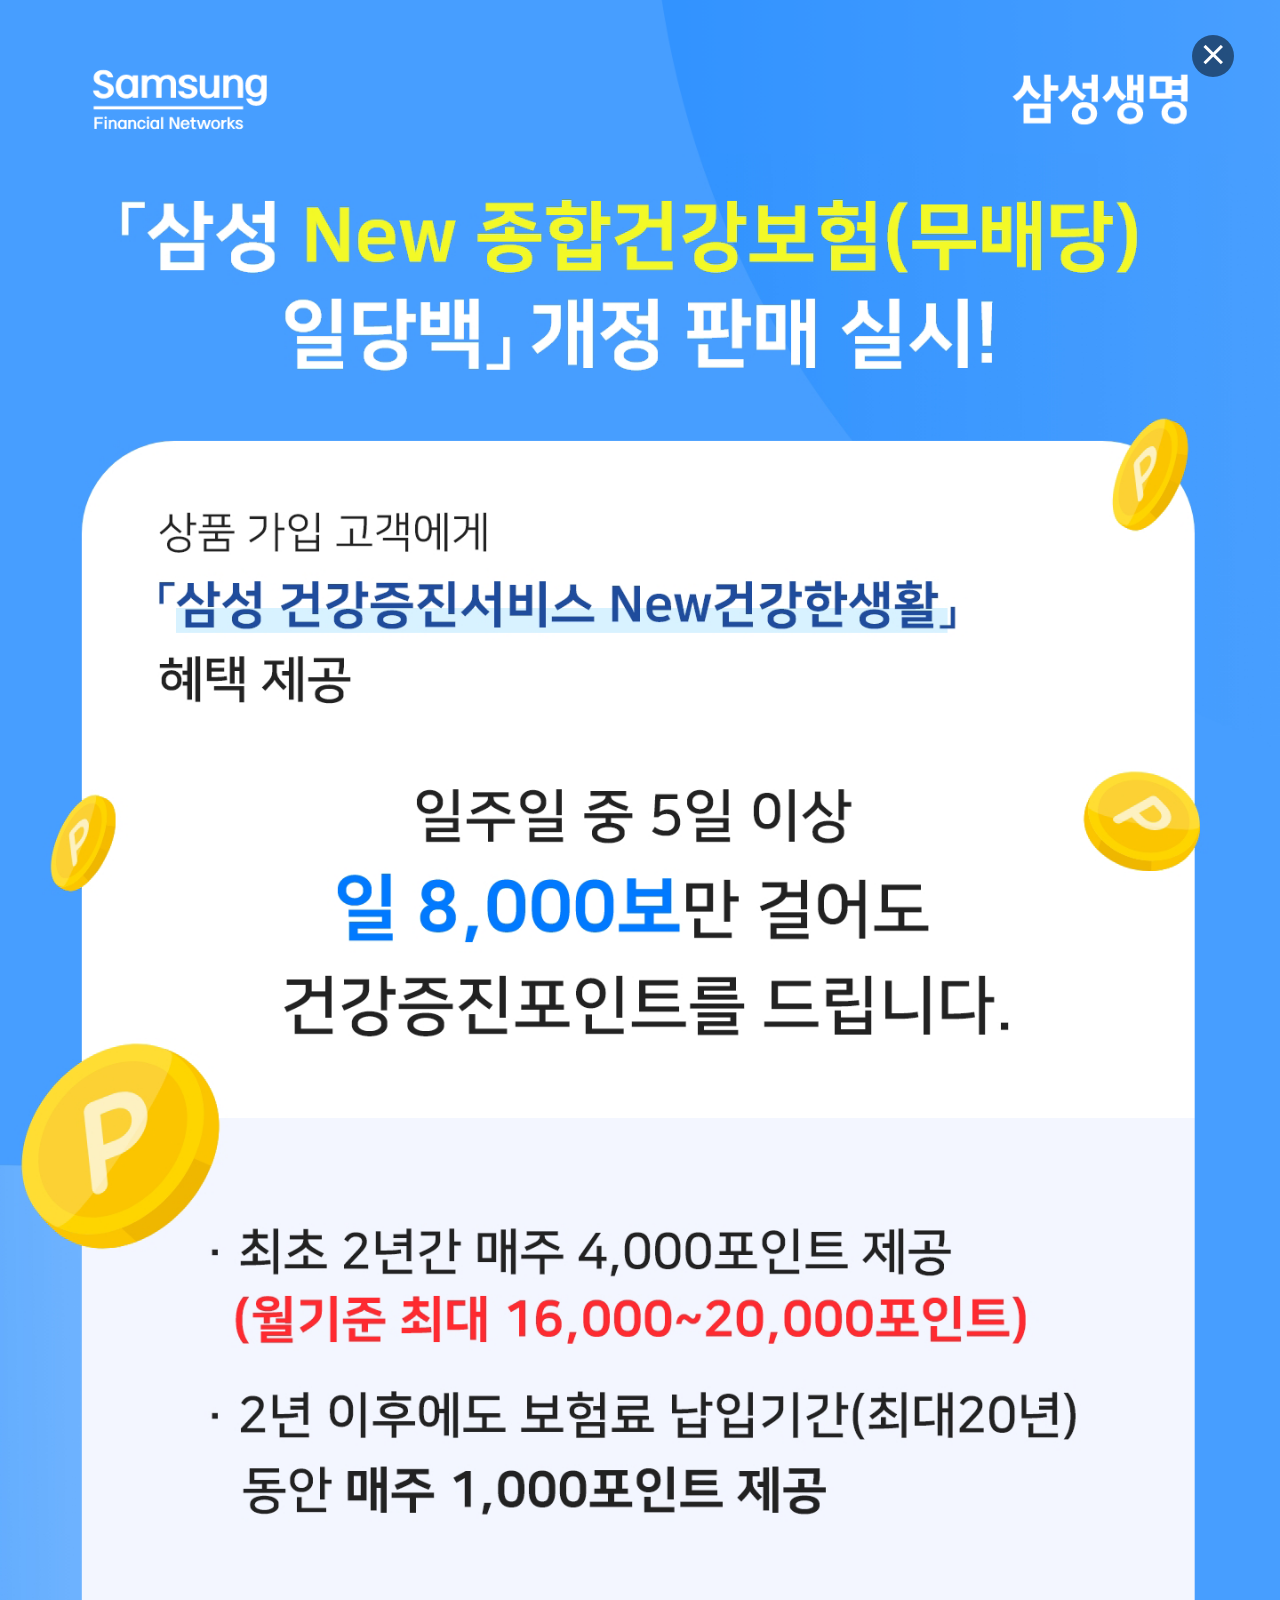
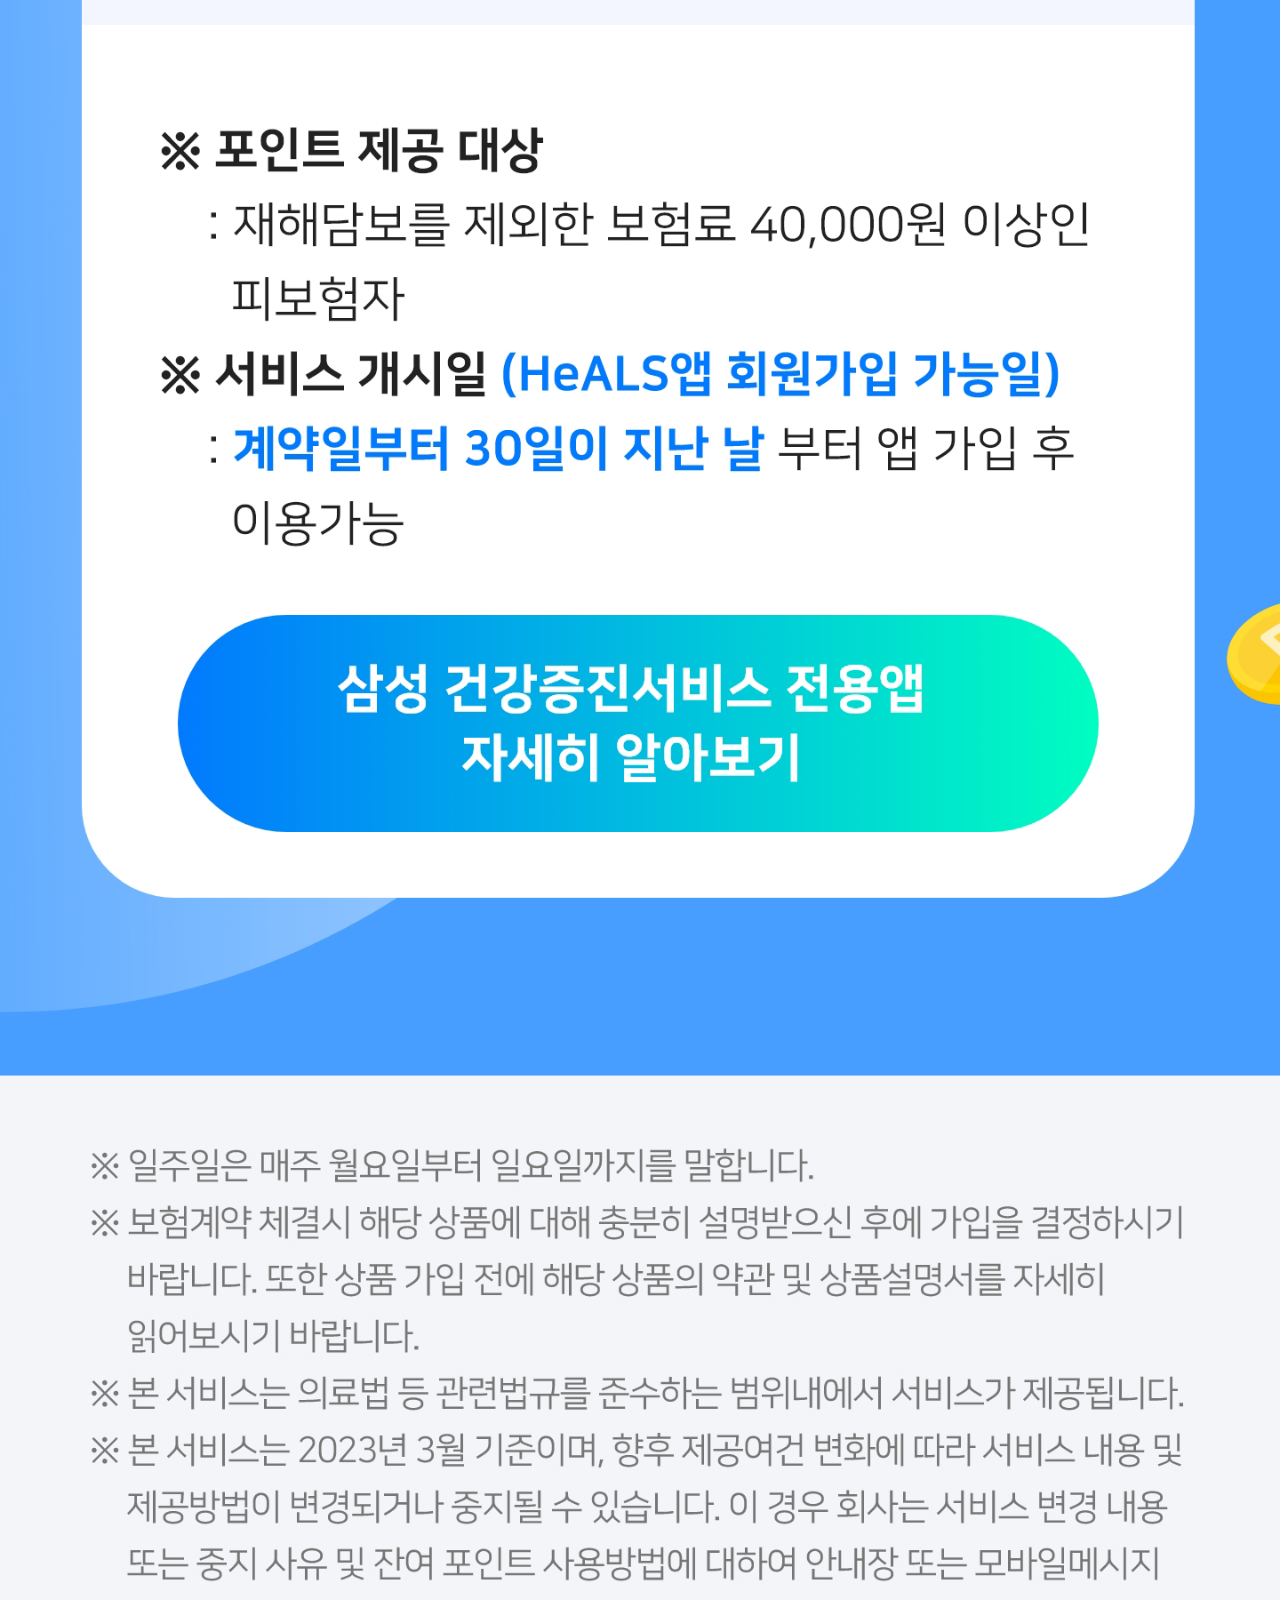
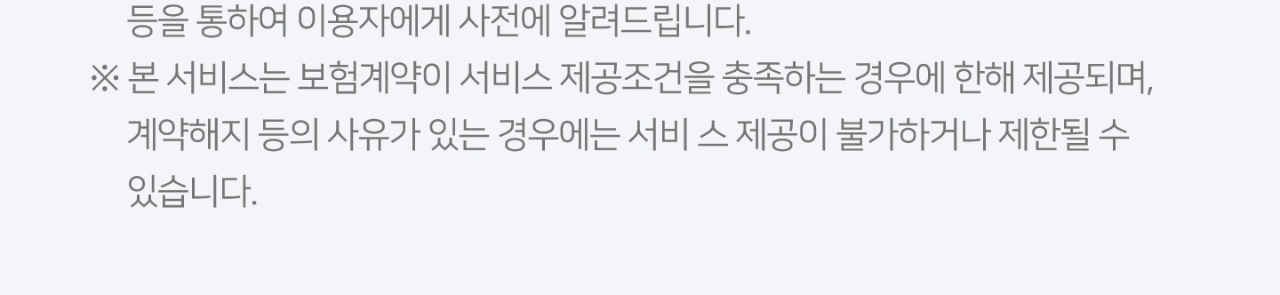
==== commit 8d970da6: "INIT" ====
--- a/HeALS/guest/info/index.html
+++ b/HeALS/guest/info/index.html
@@ -6,31 +6,34 @@
     <meta name="viewport" content="width=device-width, initial-scale=1.0">
     <title>삼성생명 HeALS</title>
 
-    <!-- Swiper LIB -->
+    <!-- LIB -->
     <link rel="stylesheet" href="../../css/swiper.css">
     <script src="../../js/swiper.js"></script>
-
-    <link rel="stylesheet" href="../../css/main.css">
     <script src="../../js/jquery-1.11.0.min.js"></script>
 
-    <script src="../../js/index.js"></script>
+    <link rel="stylesheet" href="../../css/main.css?v=20230302-001">
+    <script src="../../js/index.js?v=20230302-001"></script>
 </head>
 <body>
 
 <div class="wrapper">
 
     <section id="div-start" class="main-div">
+        <!--
+        <button id="start-close-button" class="start-close-button" type="button"><img alt="close" src="../../images/btn-start-close.png"/></button>
+        -->
         <button id="start-close-button" class="close-btn"><img src="../../images/main-close.png"/></button>
-        <img class="main-img" alt="삼성생명 HeALS" src="../../images/main-img1.png"/>
+
+        <img class="main-img" alt="삼성생명 HeALS" src="../../images/main-img1.png?v=20230302-001"/>
         <a id="btn-show-slider" href="#"><img class="main-img" alt="삼성생명 HeALS" src="../../images/main-img2.png"/></a>
         <img class="main-img" alt="삼성생명 HeALS" src="../../images/main-img3.png"/>
     </section>
 
     <section id="div-slider">
         <header class="main-header">
-            <button id="btn-slider-close" class="close"><img src="../../images/main-close.png"/></button>
+            <button id="btn-slider-close" type="button" class="close"><img src="../../images/main-close.png"/></button>
             <h1 id="header-h1">홈</h1>
-            <button id="btn-slider-home" class="home"><img src="../../images/top_btn_home.png"/></button>
+            <button id="btn-slider-home" type="button" class="home"><img src="../../images/top_btn_home.png"/></button>
         </header>
 
         <main class="swiper-container">
@@ -54,11 +57,11 @@
                 <li><a class="btn-next-page on" href="#"><img class="off" alt="next off" src="../../images/menu/btn_next.png"/><img class="on" alt="next on" src="../../images/menu/btn_next_on.png"/></a></li>
             </ul>
             <ul class="menu">
-                <li><button class="menu-1"><img class="off" alt="menu1 off" src="../../images/menu/menu_1.png"/><img class="on" alt="menu1 on" src="../../images/menu/menu_1_on.png"/></button></li>
-                <li><button class="menu-2"><img class="off" alt="menu2 off" src="../../images/menu/menu_2.png"/><img class="on" alt="menu1 on" src="../../images/menu/menu_2_on.png"/></button></li>
-                <li><button class="menu-3"><img class="off" alt="menu3 off" src="../../images/menu/menu_3.png"/><img class="on" alt="menu1 on" src="../../images/menu/menu_3_on.png"/></button></li>
-                <li><button class="menu-4"><img class="off" alt="menu4 off" src="../../images/menu/menu_4.png"/><img class="on" alt="menu1 on" src="../../images/menu/menu_4_on.png"/></button></li>
-                <li><button class="menu-5"><img class="off" alt="menu5 off" src="../../images/menu/menu_5.png"/><img class="on" alt="menu1 on" src="../../images/menu/menu_5_on.png"/></button></li>
+                <li><button type="button" class="menu-1"><img class="off" alt="menu1 off" src="../../images/menu/menu_1.png"/><img class="on" alt="menu1 on" src="../../images/menu/menu_1_on.png"/></button></li>
+                <li><button type="button" class="menu-2"><img class="off" alt="menu2 off" src="../../images/menu/menu_2.png"/><img class="on" alt="menu1 on" src="../../images/menu/menu_2_on.png"/></button></li>
+                <li><button type="button" class="menu-3"><img class="off" alt="menu3 off" src="../../images/menu/menu_3.png"/><img class="on" alt="menu1 on" src="../../images/menu/menu_3_on.png"/></button></li>
+                <li><button type="button" class="menu-4"><img class="off" alt="menu4 off" src="../../images/menu/menu_4.png"/><img class="on" alt="menu1 on" src="../../images/menu/menu_4_on.png"/></button></li>
+                <li><button type="button" class="menu-5"><img class="off" alt="menu5 off" src="../../images/menu/menu_5.png"/><img class="on" alt="menu1 on" src="../../images/menu/menu_5_on.png"/></button></li>
             </ul>
         </footer>
     </section>
--- a/HeALS/css/main.css
+++ b/HeALS/css/main.css
@@ -52,6 +52,23 @@
     width: 100%;
 }
 
+.main-div .start-close-button {
+    border: solid 1px red;
+    position:fixed;
+    right: 5%;
+    bottom: 5%;
+}
+.main-div .start-close-button {
+    border: solid 1px red;
+    position:fixed;
+    right: 5%;
+    bottom: 5%;
+    width: 13.88%;
+}
+.main-div .start-close-button img {
+    display: block;
+    width: 100%;
+}
 
 header.main-header {
     position: relative;
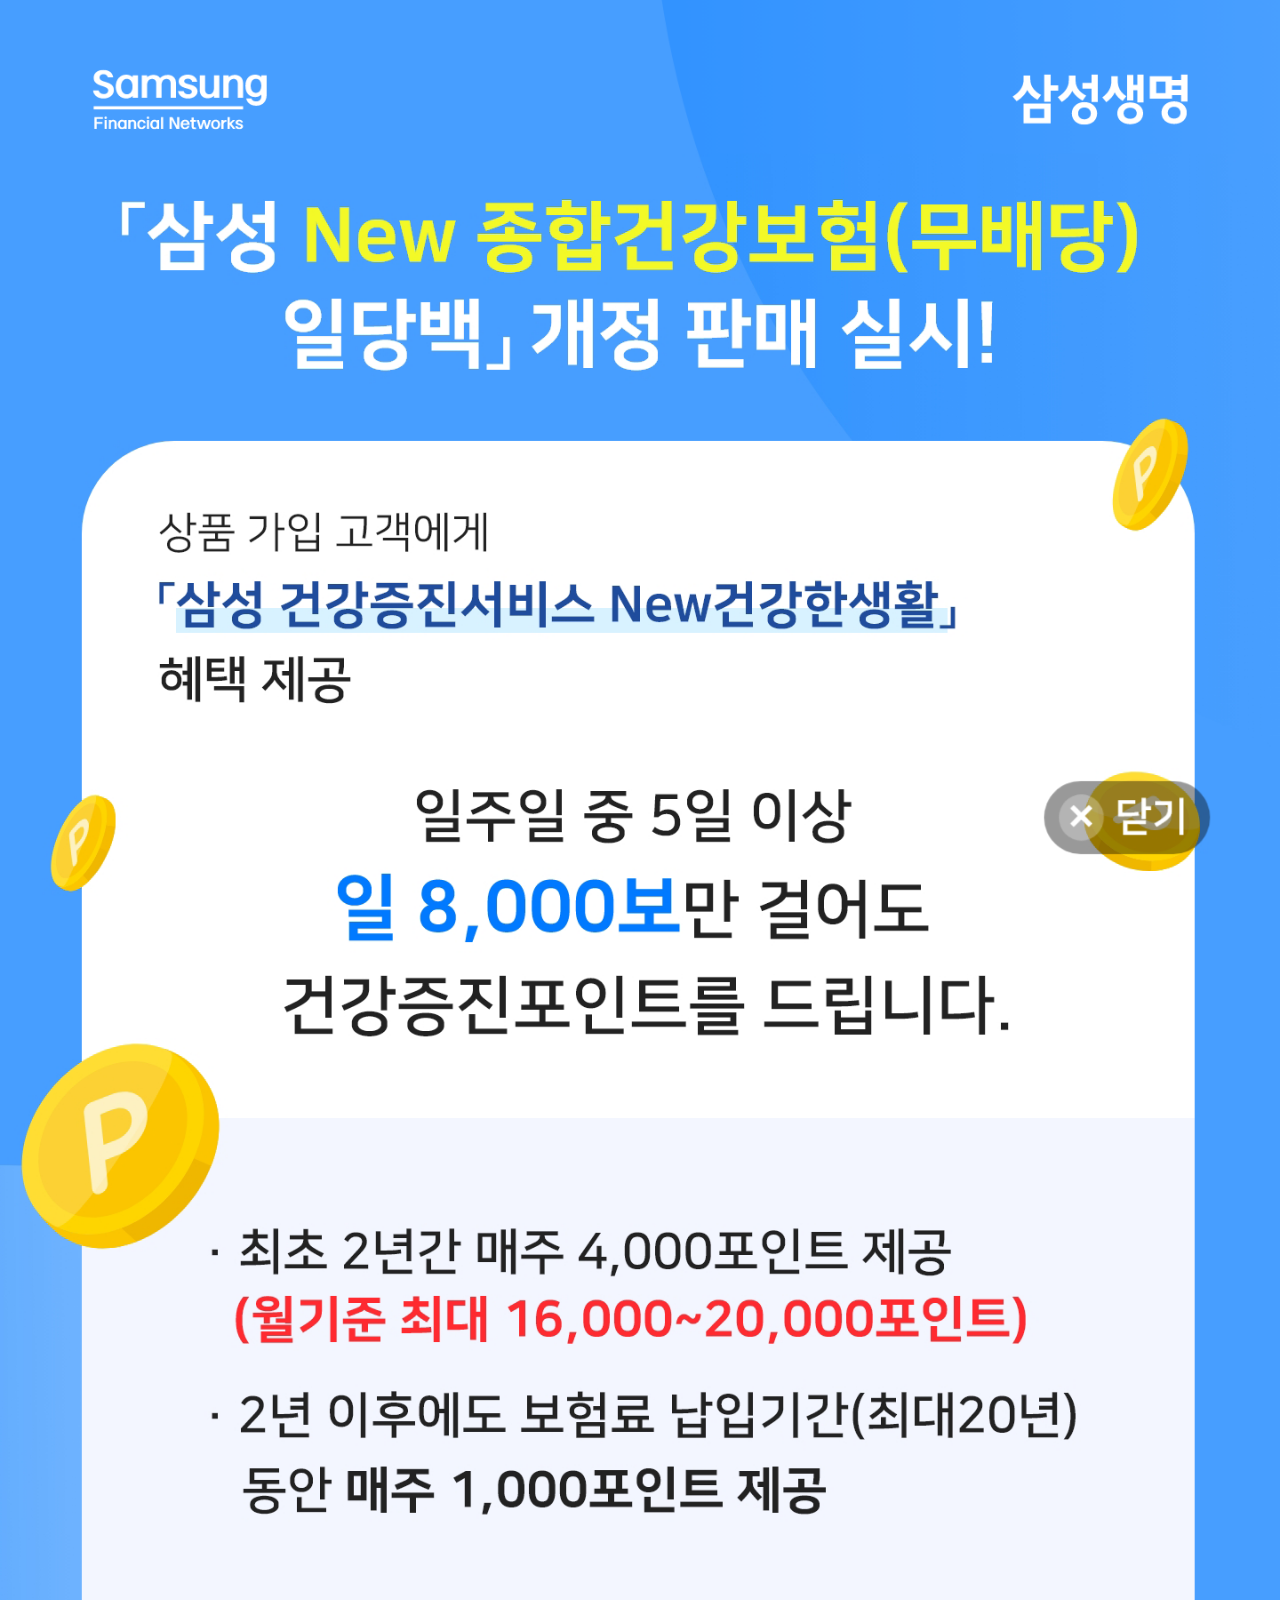
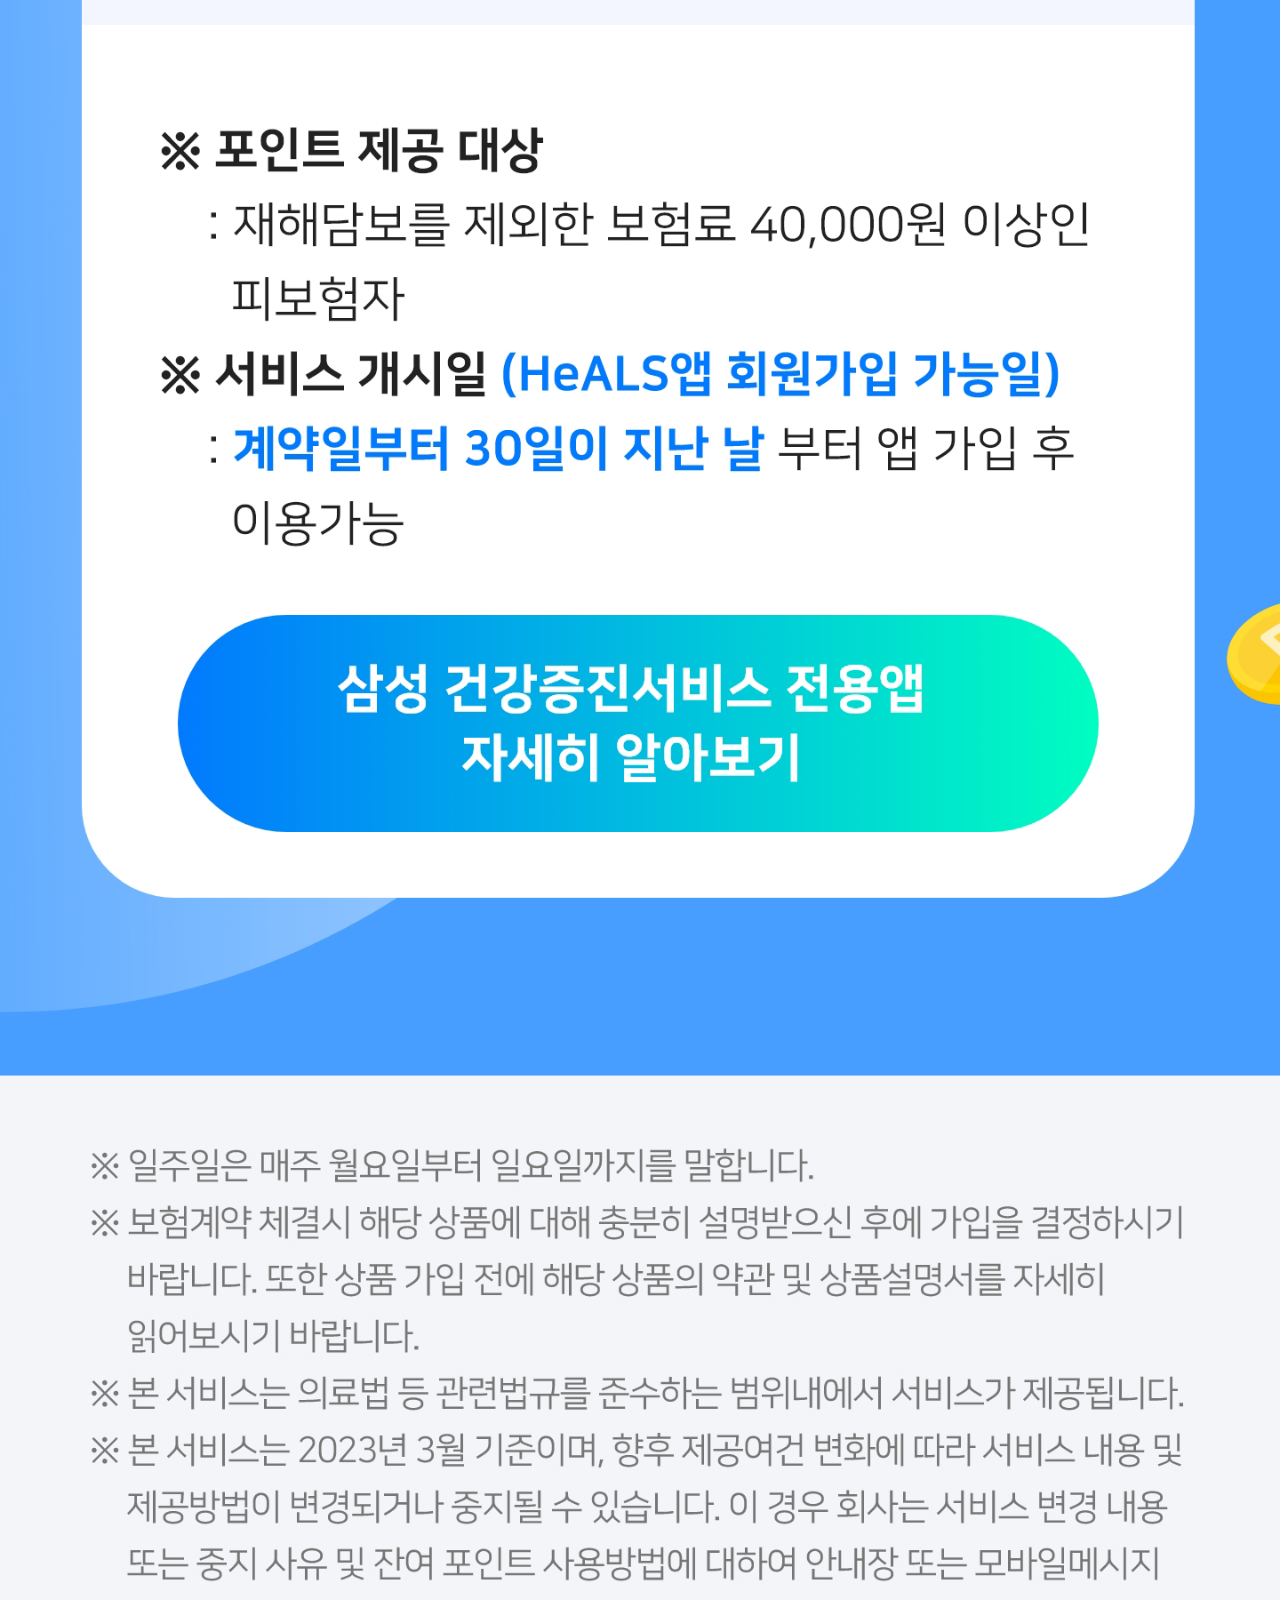
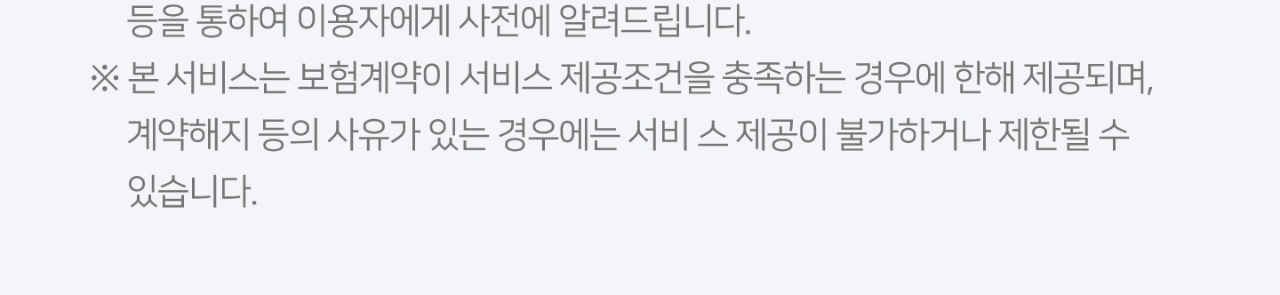
==== commit ed490878: "INIT" ====
--- a/HeALS/guest/info/index.html
+++ b/HeALS/guest/info/index.html
@@ -11,20 +11,19 @@
     <script src="../../js/swiper.js"></script>
     <script src="../../js/jquery-1.11.0.min.js"></script>
 
-    <link rel="stylesheet" href="../../css/main.css?v=20230302-001">
-    <script src="../../js/index.js?v=20230302-001"></script>
+    <link rel="stylesheet" href="../../css/main.css?v=20230302-002">
+    <script src="../../js/index.js?v=20230302-002"></script>
 </head>
 <body>
 
 <div class="wrapper">
 
     <section id="div-start" class="main-div">
+        <button id="start-close-button" class="start-close-button" type="button"><img alt="close" src="../../images/btn-start-close.png"/></button>
         <!--
-        <button id="start-close-button" class="start-close-button" type="button"><img alt="close" src="../../images/btn-start-close.png"/></button>
+        <button id="start-close-button" class="close-btn"><img src="../../images/main-close.png"/></button>
         -->
-        <button id="start-close-button" class="close-btn"><img src="../../images/main-close.png"/></button>
-
-        <img class="main-img" alt="삼성생명 HeALS" src="../../images/main-img1.png?v=20230302-001"/>
+        <img class="main-img" alt="삼성생명 HeALS" src="../../images/main-img1.png?v=20230302-002"/>
         <a id="btn-show-slider" href="#"><img class="main-img" alt="삼성생명 HeALS" src="../../images/main-img2.png"/></a>
         <img class="main-img" alt="삼성생명 HeALS" src="../../images/main-img3.png"/>
     </section>
@@ -38,16 +37,16 @@
 
         <main class="swiper-container">
             <div class="swiper-wrapper">
-                <div class="swiper-slide"><img alt="step 01" src="../../images/step/step_01.png"/></div>
-                <div class="swiper-slide"><img alt="step 02" src="../../images/step/step_02.png"/></div>
-                <div class="swiper-slide"><img alt="step 03" src="../../images/step/step_03.png"/></div>
-                <div class="swiper-slide"><img alt="step 04" src="../../images/step/step_04.png"/></div>
-                <div class="swiper-slide"><img alt="step 05" src="../../images/step/step_05.png"/></div>
-                <div class="swiper-slide"><img alt="step 06" src="../../images/step/step_06.png"/></div>
-                <div class="swiper-slide"><img alt="step 07" src="../../images/step/step_07.png"/></div>
-                <div class="swiper-slide"><img alt="step 08" src="../../images/step/step_08.png"/></div>
-                <div class="swiper-slide"><img alt="step 09" src="../../images/step/step_09.png"/></div>
-                <div class="swiper-slide"><img alt="step 10" src="../../images/step/step_10.png"/></div>
+                <div class="swiper-slide"><img alt="step 01" src="../../images/step/step_01.png?v=20230302-002"/></div>
+                <div class="swiper-slide"><img alt="step 02" src="../../images/step/step_02.png?v=20230302-002"/></div>
+                <div class="swiper-slide"><img alt="step 03" src="../../images/step/step_03.png?v=20230302-002"/></div>
+                <div class="swiper-slide"><img alt="step 04" src="../../images/step/step_04.png?v=20230302-002"/></div>
+                <div class="swiper-slide"><img alt="step 05" src="../../images/step/step_05.png?v=20230302-002"/></div>
+                <div class="swiper-slide"><img alt="step 06" src="../../images/step/step_06.png?v=20230302-002"/></div>
+                <div class="swiper-slide"><img alt="step 07" src="../../images/step/step_07.png?v=20230302-002"/></div>
+                <div class="swiper-slide"><img alt="step 08" src="../../images/step/step_08.png?v=20230302-002"/></div>
+                <div class="swiper-slide"><img alt="step 09" src="../../images/step/step_09.png?v=20230302-002"/></div>
+                <div class="swiper-slide"><img alt="step 10" src="../../images/step/step_10.png?v=20230302-002"/></div>
             </div>
         </main>
 
--- a/HeALS/css/main.css
+++ b/HeALS/css/main.css
@@ -53,13 +53,6 @@
 }
 
 .main-div .start-close-button {
-    border: solid 1px red;
-    position:fixed;
-    right: 5%;
-    bottom: 5%;
-}
-.main-div .start-close-button {
-    border: solid 1px red;
     position:fixed;
     right: 5%;
     bottom: 5%;
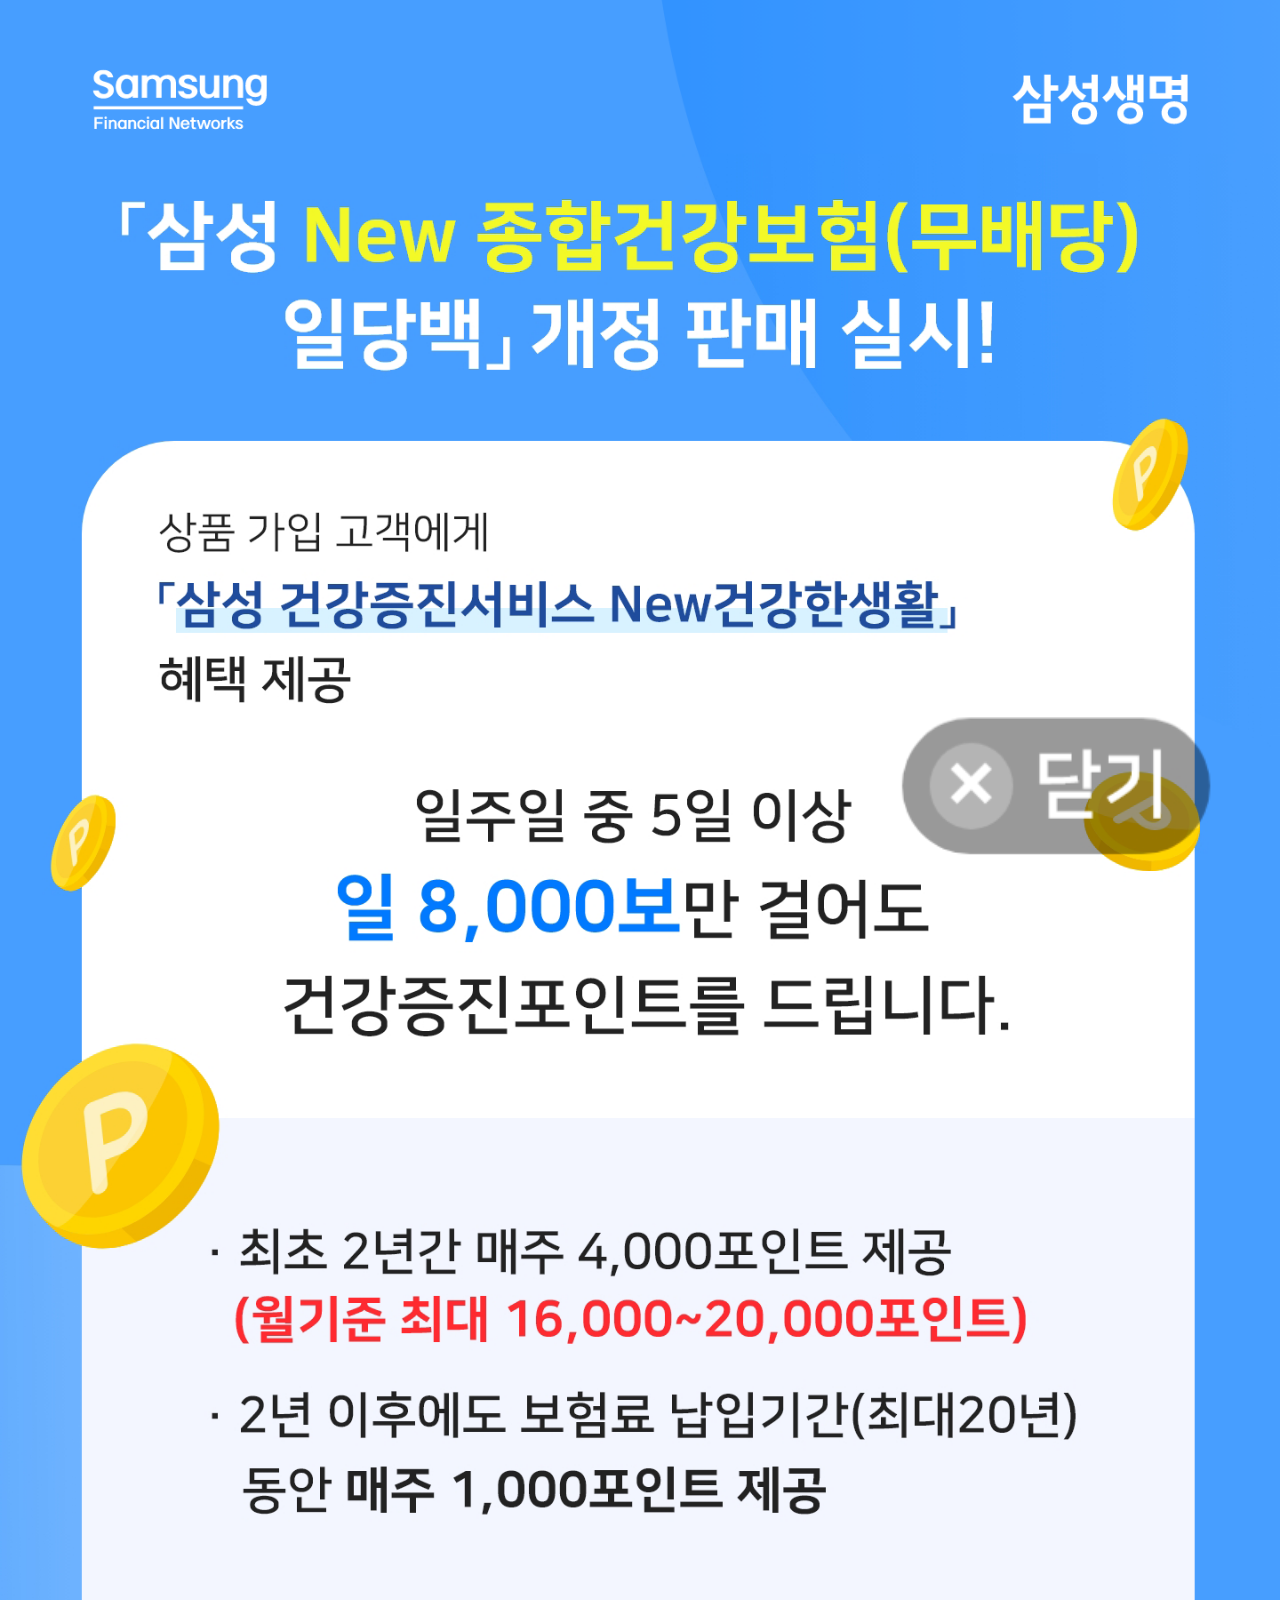
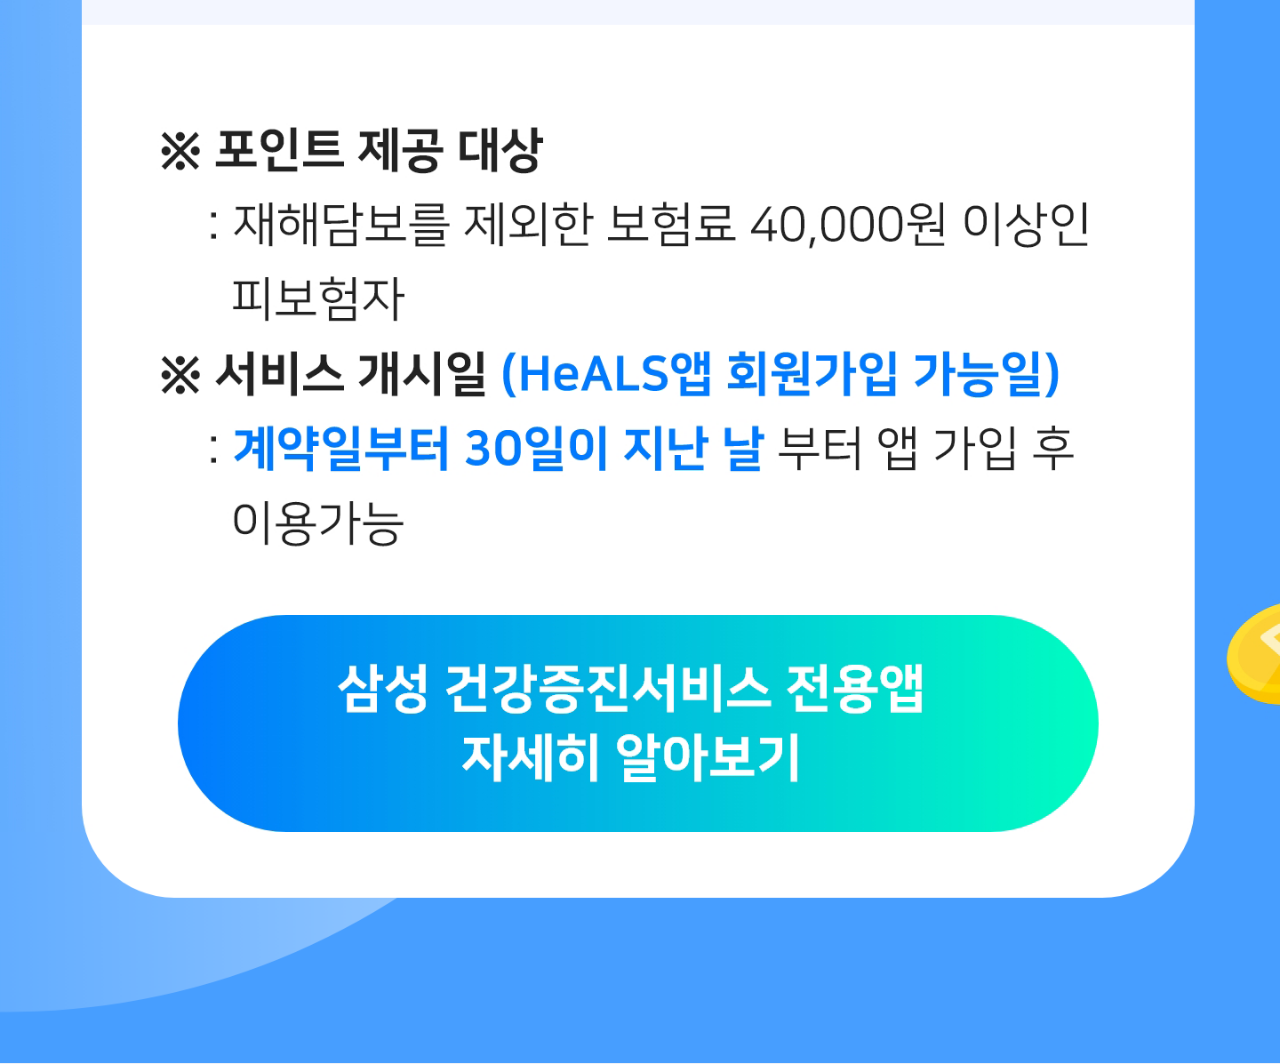
==== commit 5dc888fa: "INIT" ====
--- a/HeALS/guest/info/index.html
+++ b/HeALS/guest/info/index.html
@@ -32,7 +32,7 @@
         <header class="main-header">
             <button id="btn-slider-close" type="button" class="close"><img src="../../images/main-close.png"/></button>
             <h1 id="header-h1">홈</h1>
-            <button id="btn-slider-home" type="button" class="home"><img src="../../images/top_btn_home.png"/></button>
+            <button id="btn-slider-home" type="button" class="home"><img class="off" src="../../images/top_btn_home.png"/><img class="on" src="../../images/top_btn_home_focus.png"/></button>
         </header>
 
         <main class="swiper-container">
--- a/HeALS/css/main.css
+++ b/HeALS/css/main.css
@@ -56,7 +56,7 @@
     position:fixed;
     right: 5%;
     bottom: 5%;
-    width: 13.88%;
+    width: 25%;
 }
 .main-div .start-close-button img {
     display: block;
@@ -91,6 +91,19 @@
 header.main-header button img {
     display: block;
     height: 110px;
+}
+
+header.main-header button img.off {
+    display: block;
+}
+header.main-header button img.on {
+    display: none;
+}
+header.main-header button.on img.off {
+    display: none;
+}
+header.main-header button.on img.on {
+    display: block;
 }
 
 @media (max-width: 500px) {
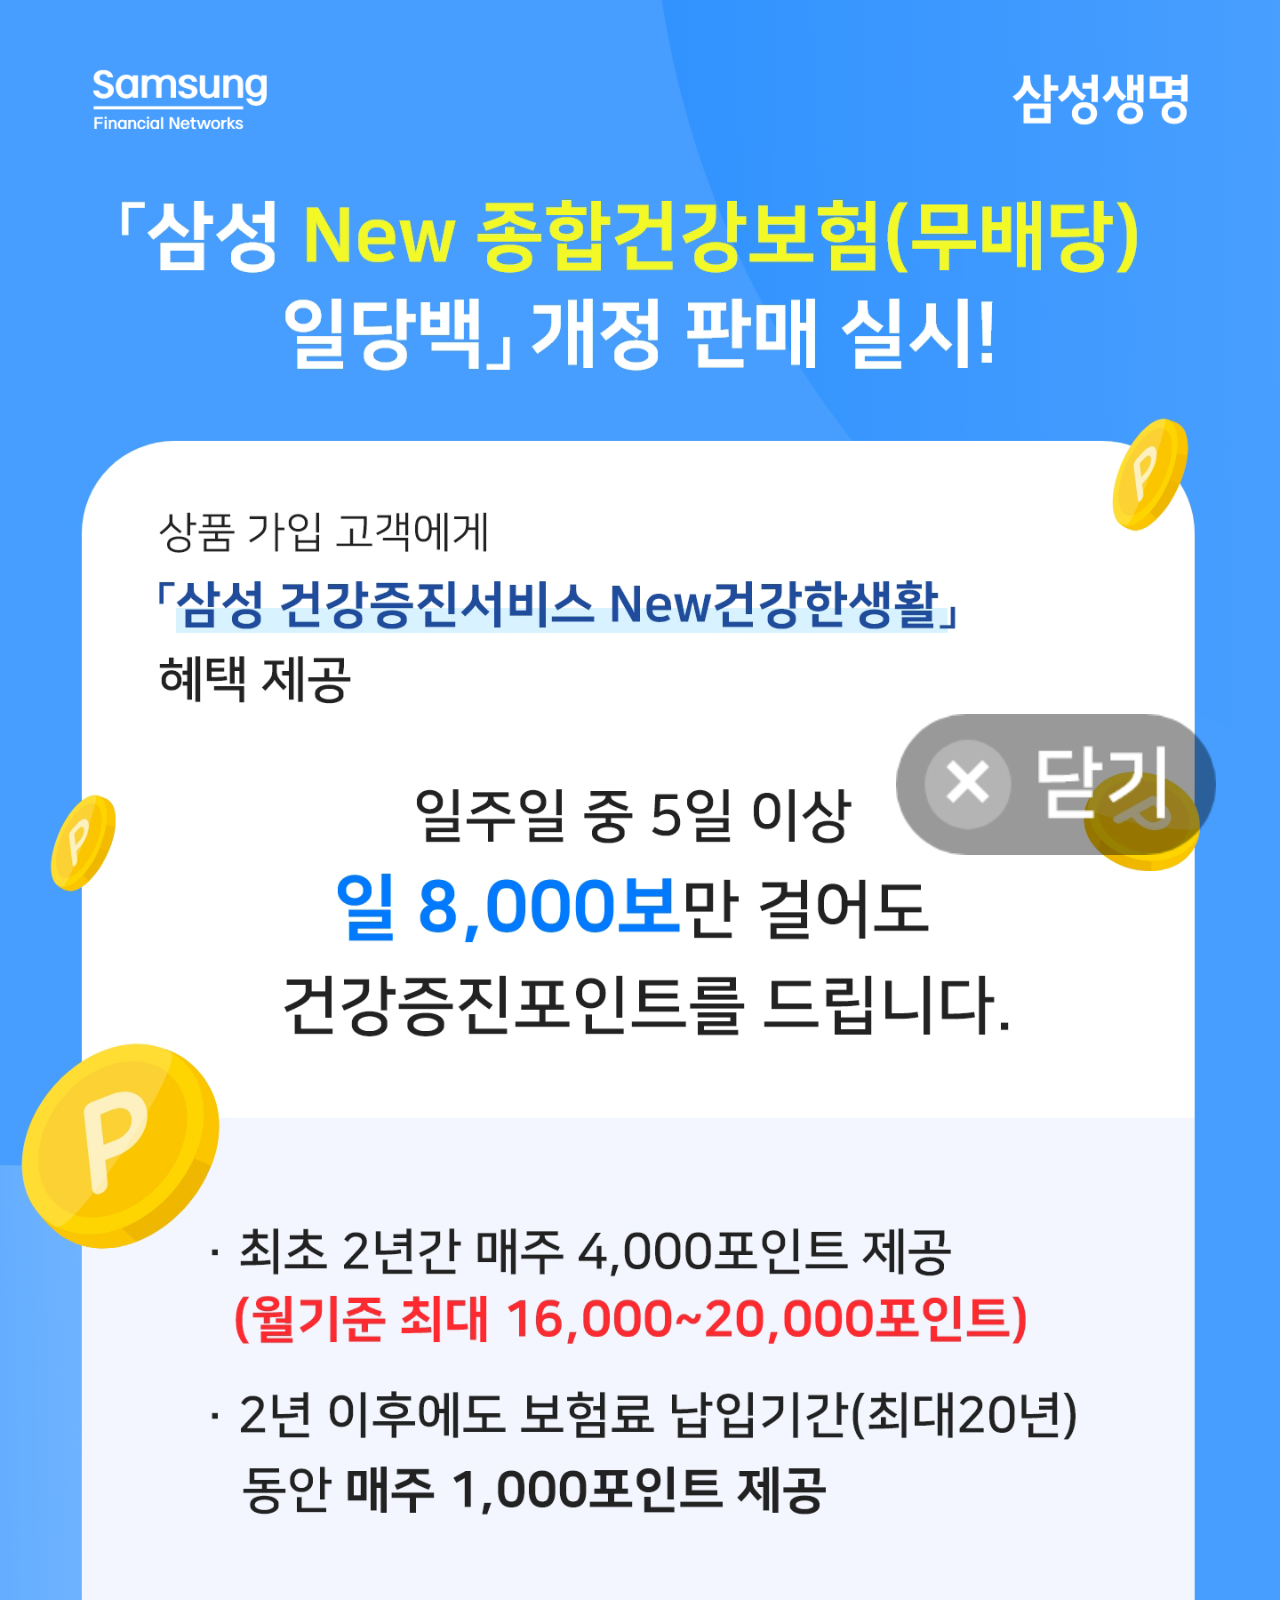
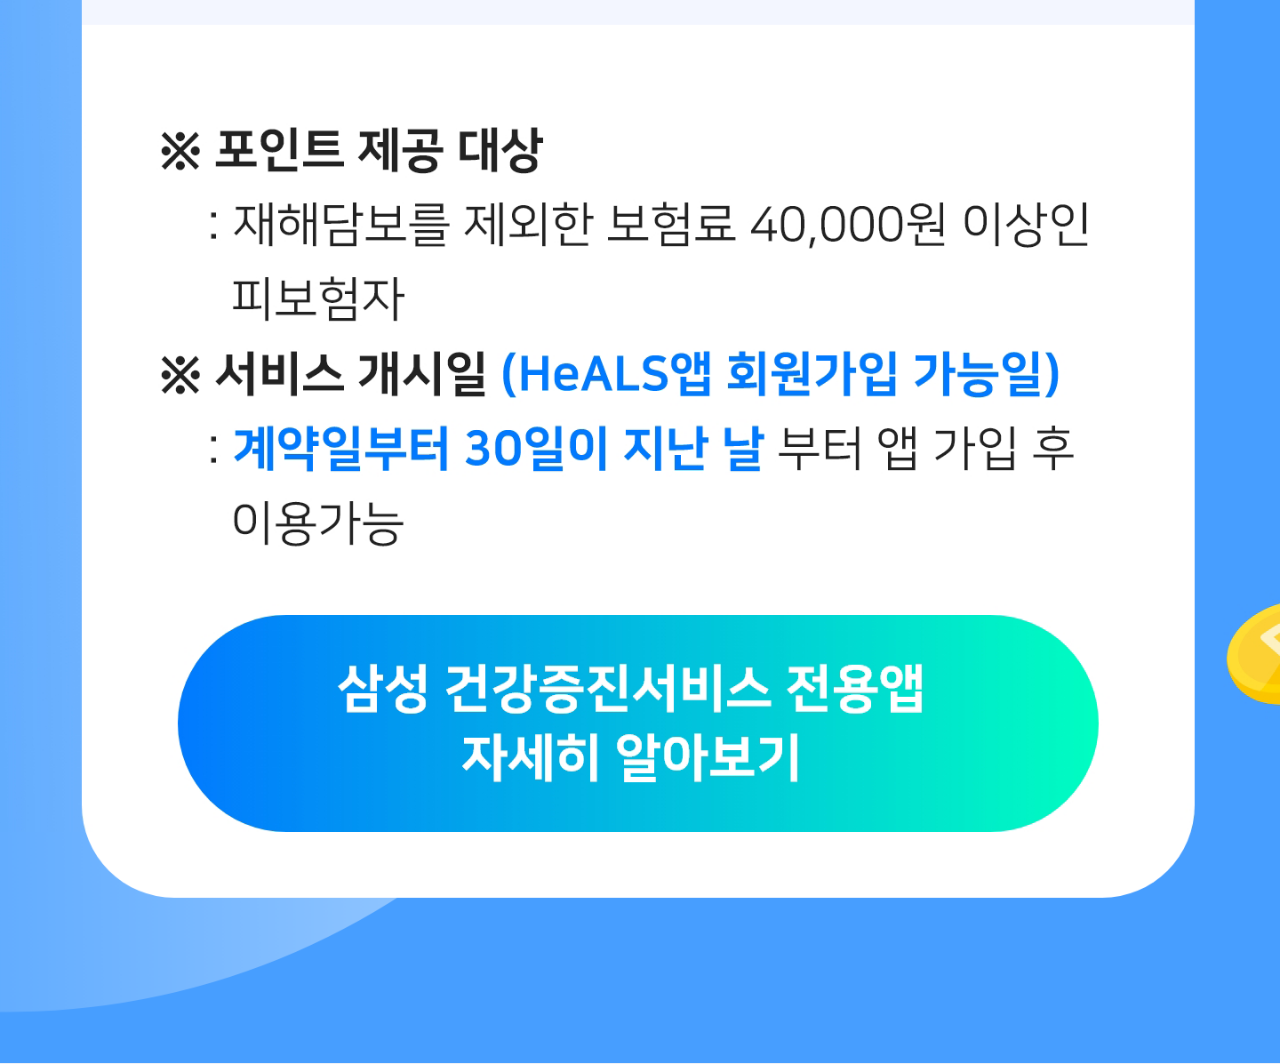
==== commit cc3b8866: "INIT" ====
--- a/HeALS/guest/info/index.html
+++ b/HeALS/guest/info/index.html
@@ -11,8 +11,8 @@
     <script src="../../js/swiper.js"></script>
     <script src="../../js/jquery-1.11.0.min.js"></script>
 
-    <link rel="stylesheet" href="../../css/main.css?v=20230302-002">
-    <script src="../../js/index.js?v=20230302-002"></script>
+    <link rel="stylesheet" href="../../css/main.css?v=20230306-004">
+    <script src="../../js/index.js?v=20230306-004"></script>
 </head>
 <body>
 
@@ -23,16 +23,16 @@
         <!--
         <button id="start-close-button" class="close-btn"><img src="../../images/main-close.png"/></button>
         -->
-        <img class="main-img" alt="삼성생명 HeALS" src="../../images/main-img1.png?v=20230302-002"/>
+        <img class="main-img" alt="삼성생명 HeALS" src="../../images/main-img1.png?v=20230306-002"/>
         <a id="btn-show-slider" href="#"><img class="main-img" alt="삼성생명 HeALS" src="../../images/main-img2.png"/></a>
-        <img class="main-img" alt="삼성생명 HeALS" src="../../images/main-img3.png"/>
+        <img class="main-img" alt="삼성생명 HeALS" src="../../images/main-img3_2.png?v=20230306-003"/>
     </section>
 
     <section id="div-slider">
         <header class="main-header">
             <button id="btn-slider-close" type="button" class="close"><img src="../../images/main-close.png"/></button>
             <h1 id="header-h1">홈</h1>
-            <button id="btn-slider-home" type="button" class="home"><img class="off" src="../../images/top_btn_home.png"/><img class="on" src="../../images/top_btn_home_focus.png"/></button>
+            <button id="btn-slider-home" type="button" class="home on"><img class="off" src="../../images/top_btn_home.png"/><img class="on" src="../../images/top_btn_home_focus.png"/></button>
         </header>
 
         <main class="swiper-container">
--- a/HeALS/css/main.css
+++ b/HeALS/css/main.css
@@ -10,6 +10,8 @@
     line-height: 0;
 }
 button {
+    margin: 0;
+    padding: 0;
     border-width: 0;
     background: transparent;
     cursor: pointer;
